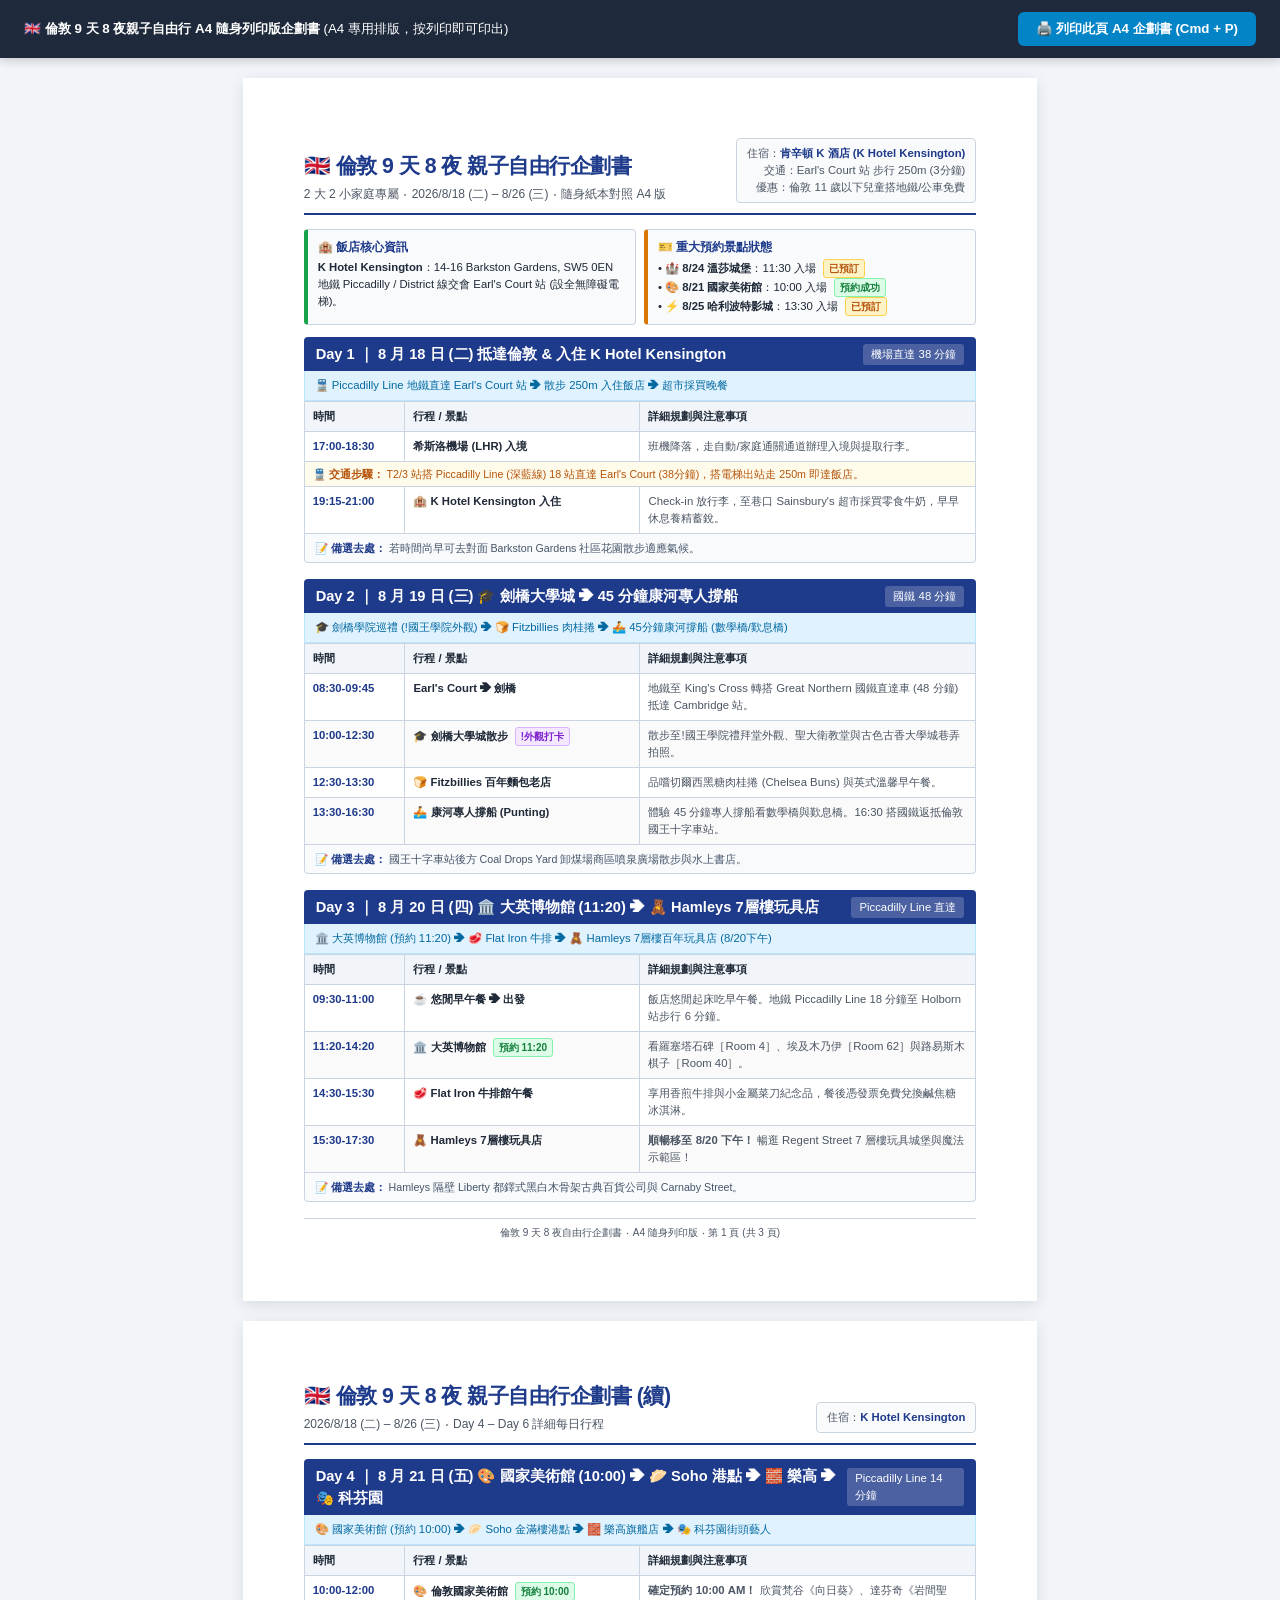
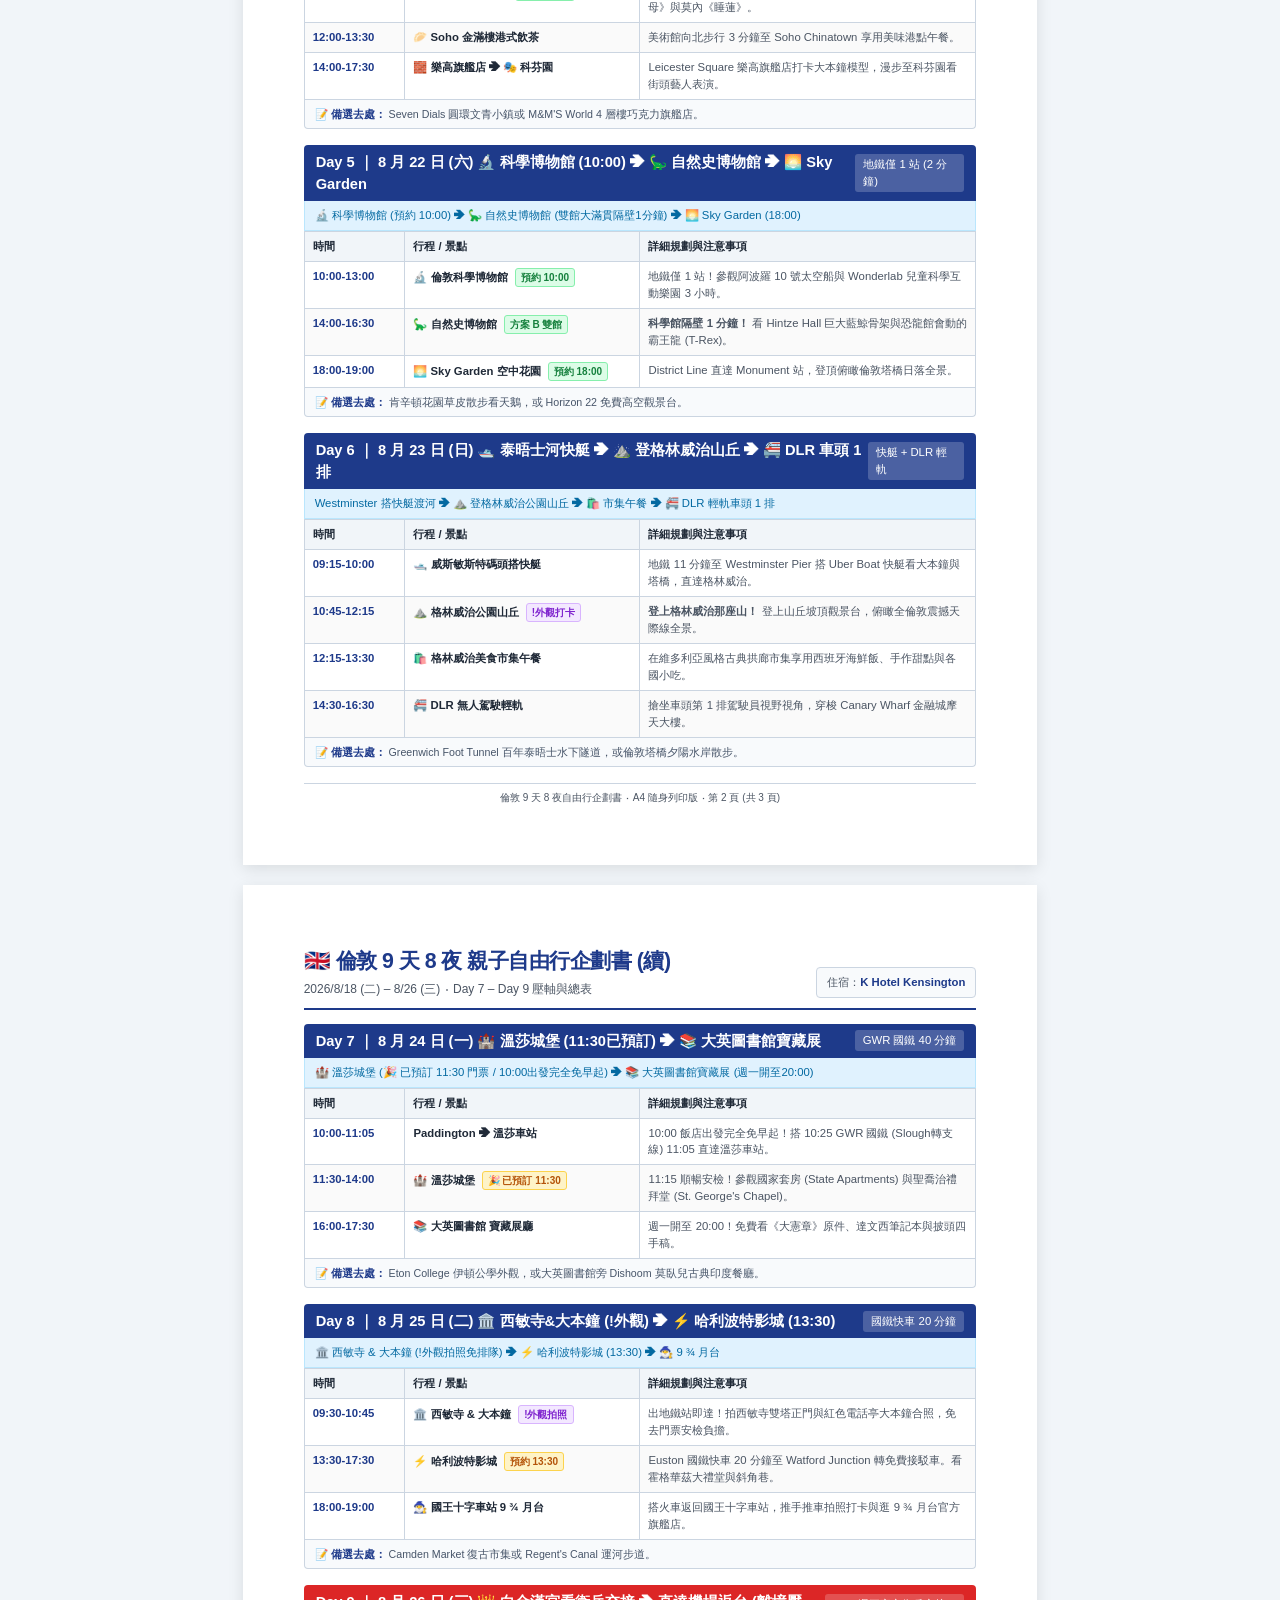
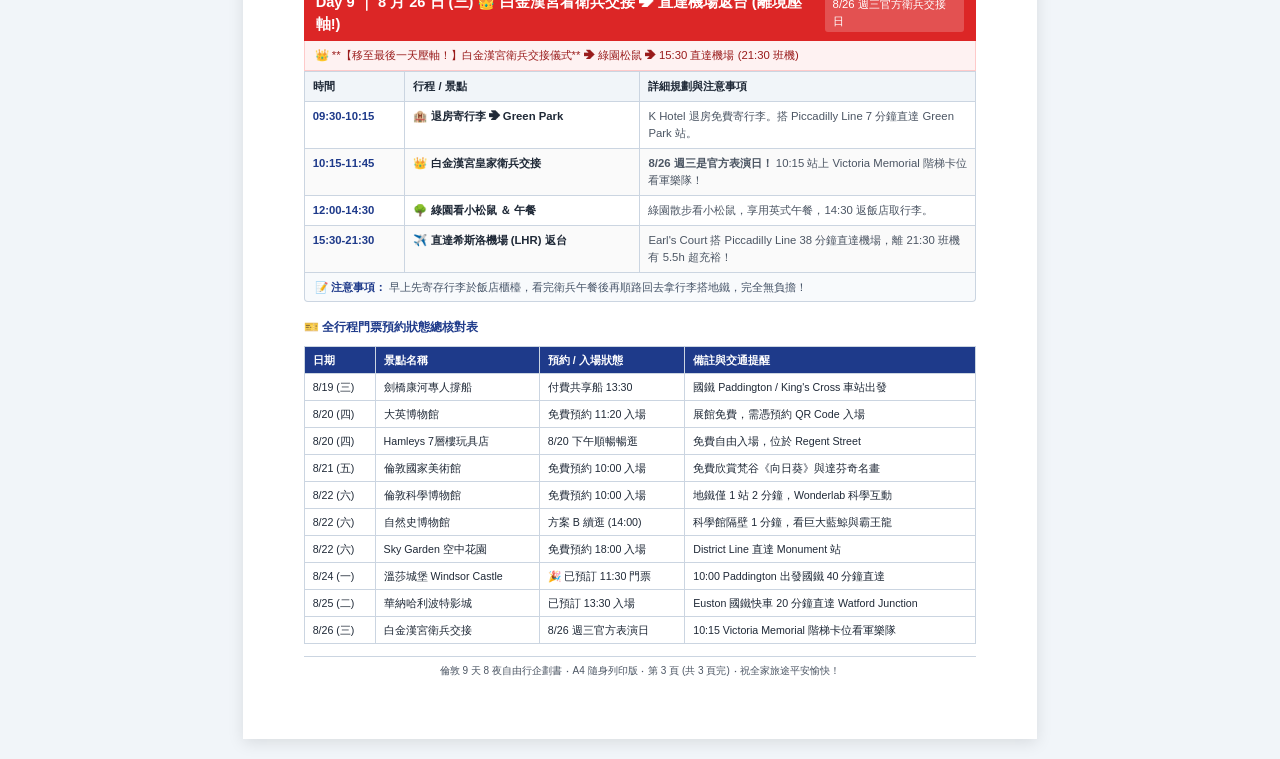
==== a4_printable_itinerary.html @ 74327853 "Deploy London 9-Day Family Itinerary Web App & A4 Printable Document to GitHub Pages" ====
<!DOCTYPE html>
<html lang="zh-TW">
<head>
    <meta charset="UTF-8">
    <meta name="viewport" content="width=device-width, initial-scale=1.0">
    <title>🇬🇧 倫敦 9 天 8 夜親子自由行 A4 超細節隨身列印版企劃書 (2026/8/18-8/26)</title>
    <style>
        /* A4 Page & Print Styles */
        @page {
            size: A4 portrait;
            margin: 12mm 12mm 12mm 12mm;
        }

        :root {
            --primary-color: #1e3a8a;
            --secondary-color: #0284c7;
            --accent-red: #dc2626;
            --accent-green: #16a34a;
            --accent-gold: #d97706;
            --text-dark: #1f2937;
            --text-muted: #4b5563;
            --bg-light: #f8fafc;
            --border-color: #cbd5e1;
        }

        * {
            box-sizing: border-box;
            margin: 0;
            padding: 0;
            font-family: -apple-system, BlinkMacSystemFont, "Segoe UI", Roboto, "Helvetica Neue", Arial, "Noto Sans TC", sans-serif;
            -webkit-print-color-adjust: exact !important;
            print-color-adjust: exact !important;
        }

        body {
            background-color: #f1f5f9;
            color: var(--text-dark);
            line-height: 1.5;
            font-size: 10pt;
        }

        .a4-page {
            width: 210mm;
            min-height: 297mm;
            margin: 20px auto;
            background: white;
            padding: 16mm 16mm 16mm 16mm;
            box-shadow: 0 4px 15px rgba(0,0,0,0.1);
            position: relative;
            page-break-after: always;
        }

        @media print {
            body {
                background: white;
            }
            .a4-page {
                width: 100%;
                margin: 0;
                box-shadow: none;
                padding: 0;
                page-break-after: always;
            }
            .no-print {
                display: none !important;
            }
        }

        /* Print Header Bar */
        .print-control-bar {
            position: sticky;
            top: 0;
            z-index: 999;
            background: #1e293b;
            color: white;
            padding: 12px 24px;
            display: flex;
            align-items: center;
            justify-content: space-between;
            box-shadow: 0 2px 10px rgba(0,0,0,0.2);
        }

        .btn-print {
            background: #0284c7;
            color: white;
            border: none;
            padding: 8px 18px;
            border-radius: 6px;
            font-size: 10pt;
            font-weight: bold;
            cursor: pointer;
            display: inline-flex;
            align-items: center;
            gap: 8px;
        }
        .btn-print:hover { background: #0369a1; }

        /* Document Header */
        .doc-header {
            border-bottom: 2px solid var(--primary-color);
            padding-bottom: 10px;
            margin-bottom: 14px;
            display: flex;
            justify-content: space-between;
            align-items: flex-end;
        }

        .doc-title h1 {
            font-size: 16pt;
            font-weight: 800;
            color: var(--primary-color);
            letter-spacing: -0.5px;
        }

        .doc-title p {
            font-size: 9pt;
            color: var(--text-muted);
            margin-top: 2px;
        }

        .doc-meta-box {
            text-align: right;
            font-size: 8.5pt;
            color: var(--text-muted);
            background: var(--bg-light);
            padding: 6px 10px;
            border-radius: 4px;
            border: 1px solid var(--border-color);
        }

        .doc-meta-box strong { color: var(--primary-color); }

        /* Key Info Box */
        .info-grid {
            display: grid;
            grid-template-columns: 1fr 1fr;
            gap: 8px;
            margin-bottom: 12px;
            font-size: 8.5pt;
        }

        .info-card {
            background: var(--bg-light);
            border: 1px solid var(--border-color);
            border-left: 4px solid var(--secondary-color);
            padding: 8px 10px;
            border-radius: 4px;
        }

        .info-card.gold-border { border-left-color: var(--accent-gold); }
        .info-card.green-border { border-left-color: var(--accent-green); }
        .info-card.red-border { border-left-color: var(--accent-red); }

        .info-card h4 {
            font-size: 9pt;
            color: var(--primary-color);
            margin-bottom: 3px;
        }

        /* Day Section */
        .day-box {
            margin-bottom: 16px;
            page-break-inside: avoid;
        }

        .day-header {
            background: var(--primary-color);
            color: white;
            padding: 6px 12px;
            border-radius: 4px 4px 0 0;
            display: flex;
            justify-content: space-between;
            align-items: center;
        }

        .day-header h3 {
            font-size: 11pt;
            font-weight: bold;
        }

        .day-header span {
            font-size: 8.5pt;
            background: rgba(255,255,255,0.2);
            padding: 2px 8px;
            border-radius: 3px;
        }

        .day-summary-stripe {
            background: #e0f2fe;
            border: 1px solid #bae6fd;
            border-top: none;
            padding: 6px 10px;
            font-size: 8.5pt;
            color: #0369a1;
            font-weight: 500;
        }

        /* Timeline Table */
        .timeline-table {
            width: 100%;
            border-collapse: collapse;
            font-size: 8.5pt;
            border: 1px solid var(--border-color);
            border-top: none;
        }

        .timeline-table th {
            background: #f1f5f9;
            color: var(--text-dark);
            padding: 6px 8px;
            border: 1px solid var(--border-color);
            font-weight: bold;
            text-align: left;
        }

        .timeline-table td {
            padding: 6px 8px;
            border: 1px solid var(--border-color);
            vertical-align: top;
        }

        .timeline-table tr:nth-child(even) {
            background: #fafafa;
        }

        .col-time { width: 15%; font-weight: bold; color: var(--primary-color); white-space: nowrap; }
        .col-spot { width: 35%; font-weight: bold; color: var(--text-dark); }
        .col-detail { width: 50%; color: var(--text-muted); }

        .transit-row {
            background: #fffbeb !important;
            font-size: 8pt;
            color: #b45309;
        }

        .transit-row td {
            padding: 4px 8px;
        }

        .badge-ticket {
            display: inline-block;
            padding: 1px 5px;
            border-radius: 3px;
            font-size: 7.5pt;
            font-weight: bold;
            margin-left: 4px;
        }
        .badge-free { background: #dcfce7; color: #15803d; border: 1px solid #86efac; }
        .badge-booked { background: #fef3c7; color: #b45309; border: 1px solid #fcd34d; }
        .badge-outside { background: #f3e8ff; color: #7e22ce; border: 1px solid #d8b4fe; }

        .day-note {
            background: #f8fafc;
            border: 1px solid var(--border-color);
            border-top: none;
            padding: 6px 10px;
            font-size: 8pt;
            color: #475569;
            border-radius: 0 0 4px 4px;
        }
        .day-note strong { color: var(--primary-color); }

        /* Tables for Summary */
        .summary-table {
            width: 100%;
            border-collapse: collapse;
            font-size: 8pt;
            margin-top: 10px;
        }
        .summary-table th, .summary-table td {
            border: 1px solid var(--border-color);
            padding: 5px 8px;
            text-align: left;
        }
        .summary-table th { background: var(--primary-color); color: white; }

        .footer-note {
            margin-top: 12px;
            text-align: center;
            font-size: 7.5pt;
            color: var(--text-muted);
            border-top: 1px solid var(--border-color);
            padding-top: 6px;
        }
    </style>
</head>
<body>

    <div class="print-control-bar no-print">
        <div>
            <strong>🇬🇧 倫敦 9 天 8 夜親子自由行 A4 隨身列印版企劃書</strong> (A4 專用排版，按列印即可印出)
        </div>
        <button class="btn-print" onclick="window.print()">🖨️ 列印此頁 A4 企劃書 (Cmd + P)</button>
    </div>

    <!-- PAGE 1: OVERVIEW & DAY 1 - DAY 3 -->
    <div class="a4-page">
        <div class="doc-header">
            <div class="doc-title">
                <h1>🇬🇧 倫敦 9 天 8 夜 親子自由行企劃書</h1>
                <p>2 大 2 小家庭專屬 ‧ 2026/8/18 (二) – 8/26 (三) ‧ 隨身紙本對照 A4 版</p>
            </div>
            <div class="doc-meta-box">
                住宿：<strong>肯辛頓 K 酒店 (K Hotel Kensington)</strong><br>
                交通：Earl's Court 站 步行 250m (3分鐘)<br>
                優惠：倫敦 11 歲以下兒童搭地鐵/公車免費
            </div>
        </div>

        <div class="info-grid">
            <div class="info-card green-border">
                <h4>🏨 飯店核心資訊</h4>
                <strong>K Hotel Kensington</strong>：14-16 Barkston Gardens, SW5 0EN<br>
                地鐵 Piccadilly / District 線交會 Earl's Court 站 (設全無障礙電梯)。
            </div>
            <div class="info-card gold-border">
                <h4>🎫 重大預約景點狀態</h4>
                • 🏰 <strong>8/24 溫莎城堡</strong>：11:30 入場 <span class="badge-ticket badge-booked">已預訂</span><br>
                • 🎨 <strong>8/21 國家美術館</strong>：10:00 入場 <span class="badge-ticket badge-free">預約成功</span><br>
                • ⚡ <strong>8/25 哈利波特影城</strong>：13:30 入場 <span class="badge-ticket badge-booked">已預訂</span>
            </div>
        </div>

        <!-- DAY 1 -->
        <div class="day-box">
            <div class="day-header">
                <h3>Day 1 ｜ 8 月 18 日 (二) 抵達倫敦 & 入住 K Hotel Kensington</h3>
                <span>機場直達 38 分鐘</span>
            </div>
            <div class="day-summary-stripe">
                🚆 Piccadilly Line 地鐵直達 Earl's Court 站 ➔ 散步 250m 入住飯店 ➔ 超市採買晚餐
            </div>
            <table class="timeline-table">
                <thead>
                    <tr><th class="col-time">時間</th><th class="col-spot">行程 / 景點</th><th class="col-detail">詳細規劃與注意事項</th></tr>
                </thead>
                <tbody>
                    <tr>
                        <td class="col-time">17:00-18:30</td>
                        <td class="col-spot">希斯洛機場 (LHR) 入境</td>
                        <td class="col-detail">班機降落，走自動/家庭通關通道辦理入境與提取行李。</td>
                    </tr>
                    <tr class="transit-row">
                        <td colspan="3">🚆 <strong>交通步驟：</strong> T2/3 站搭 Piccadilly Line (深藍線) 18 站直達 Earl's Court (38分鐘)，搭電梯出站走 250m 即達飯店。</td>
                    </tr>
                    <tr>
                        <td class="col-time">19:15-21:00</td>
                        <td class="col-spot">🏨 K Hotel Kensington 入住</td>
                        <td class="col-detail">Check-in 放行李，至巷口 Sainsbury's 超市採買零食牛奶，早早休息養精蓄銳。</td>
                    </tr>
                </tbody>
            </table>
            <div class="day-note">
                <strong>📝 備選去處：</strong> 若時間尚早可去對面 Barkston Gardens 社區花園散步適應氣候。
            </div>
        </div>

        <!-- DAY 2 -->
        <div class="day-box">
            <div class="day-header">
                <h3>Day 2 ｜ 8 月 19 日 (三) 🎓 劍橋大學城 ➔ 45 分鐘康河專人撐船</h3>
                <span>國鐵 48 分鐘</span>
            </div>
            <div class="day-summary-stripe">
                🎓 劍橋學院巡禮 (!國王學院外觀) ➔ 🍞 Fitzbillies 肉桂捲 ➔ 🚣 45分鐘康河撐船 (數學橋/歎息橋)
            </div>
            <table class="timeline-table">
                <thead>
                    <tr><th class="col-time">時間</th><th class="col-spot">行程 / 景點</th><th class="col-detail">詳細規劃與注意事項</th></tr>
                </thead>
                <tbody>
                    <tr>
                        <td class="col-time">08:30-09:45</td>
                        <td class="col-spot">Earl's Court ➔ 劍橋</td>
                        <td class="col-detail">地鐵至 King's Cross 轉搭 Great Northern 國鐵直達車 (48 分鐘) 抵達 Cambridge 站。</td>
                    </tr>
                    <tr>
                        <td class="col-time">10:00-12:30</td>
                        <td class="col-spot">🎓 劍橋大學城散步 <span class="badge-ticket badge-outside">!外觀打卡</span></td>
                        <td class="col-detail">散步至!國王學院禮拜堂外觀、聖大衛教堂與古色古香大學城巷弄拍照。</td>
                    </tr>
                    <tr>
                        <td class="col-time">12:30-13:30</td>
                        <td class="col-spot">🍞 Fitzbillies 百年麵包老店</td>
                        <td class="col-detail">品嚐切爾西黑糖肉桂捲 (Chelsea Buns) 與英式溫馨早午餐。</td>
                    </tr>
                    <tr>
                        <td class="col-time">13:30-16:30</td>
                        <td class="col-spot">🚣 康河專人撐船 (Punting)</td>
                        <td class="col-detail">體驗 45 分鐘專人撐船看數學橋與歎息橋。16:30 搭國鐵返抵倫敦國王十字車站。</td>
                    </tr>
                </tbody>
            </table>
            <div class="day-note">
                <strong>📝 備選去處：</strong> 國王十字車站後方 Coal Drops Yard 卸煤場商區噴泉廣場散步與水上書店。
            </div>
        </div>

        <!-- DAY 3 -->
        <div class="day-box">
            <div class="day-header">
                <h3>Day 3 ｜ 8 月 20 日 (四) 🏛️ 大英博物館 (11:20) ➔ 🧸 Hamleys 7層樓玩具店</h3>
                <span>Piccadilly Line 直達</span>
            </div>
            <div class="day-summary-stripe">
                🏛️ 大英博物館 (預約 11:20) ➔ 🥩 Flat Iron 牛排 ➔ 🧸 Hamleys 7層樓百年玩具店 (8/20下午)
            </div>
            <table class="timeline-table">
                <thead>
                    <tr><th class="col-time">時間</th><th class="col-spot">行程 / 景點</th><th class="col-detail">詳細規劃與注意事項</th></tr>
                </thead>
                <tbody>
                    <tr>
                        <td class="col-time">09:30-11:00</td>
                        <td class="col-spot">☕ 悠閒早午餐 ➔ 出發</td>
                        <td class="col-detail">飯店悠閒起床吃早午餐。地鐵 Piccadilly Line 18 分鐘至 Holborn 站步行 6 分鐘。</td>
                    </tr>
                    <tr>
                        <td class="col-time">11:20-14:20</td>
                        <td class="col-spot">🏛️ 大英博物館 <span class="badge-ticket badge-free">預約 11:20</span></td>
                        <td class="col-detail">看羅塞塔石碑［Room 4］、埃及木乃伊［Room 62］與路易斯木棋子［Room 40］。</td>
                    </tr>
                    <tr>
                        <td class="col-time">14:30-15:30</td>
                        <td class="col-spot">🥩 Flat Iron 牛排館午餐</td>
                        <td class="col-detail">享用香煎牛排與小金屬菜刀紀念品，餐後憑發票免費兌換鹹焦糖冰淇淋。</td>
                    </tr>
                    <tr>
                        <td class="col-time">15:30-17:30</td>
                        <td class="col-spot">🧸 Hamleys 7層樓玩具店</td>
                        <td class="col-detail"><strong>順暢移至 8/20 下午！</strong> 暢逛 Regent Street 7 層樓玩具城堡與魔法示範區！</td>
                    </tr>
                </tbody>
            </table>
            <div class="day-note">
                <strong>📝 備選去處：</strong> Hamleys 隔壁 Liberty 都鐸式黑白木骨架古典百貨公司與 Carnaby Street。
            </div>
        </div>

        <div class="footer-note">
            倫敦 9 天 8 夜自由行企劃書 ‧ A4 隨身列印版 ‧ 第 1 頁 (共 3 頁)
        </div>
    </div>

    <!-- PAGE 2: DAY 4 - DAY 6 -->
    <div class="a4-page">
        <div class="doc-header">
            <div class="doc-title">
                <h1>🇬🇧 倫敦 9 天 8 夜 親子自由行企劃書 (續)</h1>
                <p>2026/8/18 (二) – 8/26 (三) ‧ Day 4 – Day 6 詳細每日行程</p>
            </div>
            <div class="doc-meta-box">
                住宿：<strong>K Hotel Kensington</strong>
            </div>
        </div>

        <!-- DAY 4 -->
        <div class="day-box">
            <div class="day-header">
                <h3>Day 4 ｜ 8 月 21 日 (五) 🎨 國家美術館 (10:00) ➔ 🥟 Soho 港點 ➔ 🧱 樂高 ➔ 🎭 科芬園</h3>
                <span>Piccadilly Line 14 分鐘</span>
            </div>
            <div class="day-summary-stripe">
                🎨 國家美術館 (預約 10:00) ➔ 🥟 Soho 金滿樓港點 ➔ 🧱 樂高旗艦店 ➔ 🎭 科芬園街頭藝人
            </div>
            <table class="timeline-table">
                <thead>
                    <tr><th class="col-time">時間</th><th class="col-spot">行程 / 景點</th><th class="col-detail">詳細規劃與注意事項</th></tr>
                </thead>
                <tbody>
                    <tr>
                        <td class="col-time">10:00-12:00</td>
                        <td class="col-spot">🎨 倫敦國家美術館 <span class="badge-ticket badge-free">預約 10:00</span></td>
                        <td class="col-detail"><strong>確定預約 10:00 AM！</strong> 欣賞梵谷《向日葵》、達芬奇《岩間聖母》與莫內《睡蓮》。</td>
                    </tr>
                    <tr>
                        <td class="col-time">12:00-13:30</td>
                        <td class="col-spot">🥟 Soho 金滿樓港式飲茶</td>
                        <td class="col-detail">美術館向北步行 3 分鐘至 Soho Chinatown 享用美味港點午餐。</td>
                    </tr>
                    <tr>
                        <td class="col-time">14:00-17:30</td>
                        <td class="col-spot">🧱 樂高旗艦店 ➔ 🎭 科芬園</td>
                        <td class="col-detail"> Leicester Square 樂高旗艦店打卡大本鐘模型，漫步至科芬園看街頭藝人表演。</td>
                    </tr>
                </tbody>
            </table>
            <div class="day-note">
                <strong>📝 備選去處：</strong> Seven Dials 圓環文青小鎮或 M&M'S World 4 層樓巧克力旗艦店。
            </div>
        </div>

        <!-- DAY 5 -->
        <div class="day-box">
            <div class="day-header">
                <h3>Day 5 ｜ 8 月 22 日 (六) 🔬 科學博物館 (10:00) ➔ 🦕 自然史博物館 ➔ 🌅 Sky Garden</h3>
                <span>地鐵僅 1 站 (2 分鐘)</span>
            </div>
            <div class="day-summary-stripe">
                🔬 科學博物館 (預約 10:00) ➔ 🦕 自然史博物館 (雙館大滿貫隔壁1分鐘) ➔ 🌅 Sky Garden (18:00)
            </div>
            <table class="timeline-table">
                <thead>
                    <tr><th class="col-time">時間</th><th class="col-spot">行程 / 景點</th><th class="col-detail">詳細規劃與注意事項</th></tr>
                </thead>
                <tbody>
                    <tr>
                        <td class="col-time">10:00-13:00</td>
                        <td class="col-spot">🔬 倫敦科學博物館 <span class="badge-ticket badge-free">預約 10:00</span></td>
                        <td class="col-detail">地鐵僅 1 站！參觀阿波羅 10 號太空船與 Wonderlab 兒童科學互動樂園 3 小時。</td>
                    </tr>
                    <tr>
                        <td class="col-time">14:00-16:30</td>
                        <td class="col-spot">🦕 自然史博物館 <span class="badge-ticket badge-free">方案 B 雙館</span></td>
                        <td class="col-detail"><strong>科學館隔壁 1 分鐘！</strong> 看 Hintze Hall 巨大藍鯨骨架與恐龍館會動的霸王龍 (T-Rex)。</td>
                    </tr>
                    <tr>
                        <td class="col-time">18:00-19:00</td>
                        <td class="col-spot">🌅 Sky Garden 空中花園 <span class="badge-ticket badge-free">預約 18:00</span></td>
                        <td class="col-detail">District Line 直達 Monument 站，登頂俯瞰倫敦塔橋日落全景。</td>
                    </tr>
                </tbody>
            </table>
            <div class="day-note">
                <strong>📝 備選去處：</strong> 肯辛頓花園草皮散步看天鵝，或 Horizon 22 免費高空觀景台。
            </div>
        </div>

        <!-- DAY 6 -->
        <div class="day-box">
            <div class="day-header">
                <h3>Day 6 ｜ 8 月 23 日 (日) 🛥️ 泰晤士河快艇 ➔ ⛰️ 登格林威治山丘 ➔ 🚝 DLR 車頭 1 排</h3>
                <span>快艇 + DLR 輕軌</span>
            </div>
            <div class="day-summary-stripe">
                Westminster 搭快艇渡河 ➔ ⛰️ 登格林威治公園山丘 ➔ 🛍️ 市集午餐 ➔ 🚝 DLR 輕軌車頭 1 排
            </div>
            <table class="timeline-table">
                <thead>
                    <tr><th class="col-time">時間</th><th class="col-spot">行程 / 景點</th><th class="col-detail">詳細規劃與注意事項</th></tr>
                </thead>
                <tbody>
                    <tr>
                        <td class="col-time">09:15-10:00</td>
                        <td class="col-spot">🛥️ 威斯敏斯特碼頭搭快艇</td>
                        <td class="col-detail">地鐵 11 分鐘至 Westminster Pier 搭 Uber Boat 快艇看大本鐘與塔橋，直達格林威治。</td>
                    </tr>
                    <tr>
                        <td class="col-time">10:45-12:15</td>
                        <td class="col-spot">⛰️ 格林威治公園山丘 <span class="badge-ticket badge-outside">!外觀打卡</span></td>
                        <td class="col-detail"><strong>登上格林威治那座山！</strong> 登上山丘坡頂觀景台，俯瞰全倫敦震撼天際線全景。</td>
                    </tr>
                    <tr>
                        <td class="col-time">12:15-13:30</td>
                        <td class="col-spot">🛍️ 格林威治美食市集午餐</td>
                        <td class="col-detail">在維多利亞風格古典拱廊市集享用西班牙海鮮飯、手作甜點與各國小吃。</td>
                    </tr>
                    <tr>
                        <td class="col-time">14:30-16:30</td>
                        <td class="col-spot">🚝 DLR 無人駕駛輕軌</td>
                        <td class="col-detail">搶坐車頭第 1 排駕駛員視野視角，穿梭 Canary Wharf 金融城摩天大樓。</td>
                    </tr>
                </tbody>
            </table>
            <div class="day-note">
                <strong>📝 備選去處：</strong> Greenwich Foot Tunnel 百年泰晤士水下隧道，或倫敦塔橋夕陽水岸散步。
            </div>
        </div>

        <div class="footer-note">
            倫敦 9 天 8 夜自由行企劃書 ‧ A4 隨身列印版 ‧ 第 2 頁 (共 3 頁)
        </div>
    </div>

    <!-- PAGE 3: DAY 7 - DAY 9 & TICKETS SUMMARY -->
    <div class="a4-page">
        <div class="doc-header">
            <div class="doc-title">
                <h1>🇬🇧 倫敦 9 天 8 夜 親子自由行企劃書 (續)</h1>
                <p>2026/8/18 (二) – 8/26 (三) ‧ Day 7 – Day 9 壓軸與總表</p>
            </div>
            <div class="doc-meta-box">
                住宿：<strong>K Hotel Kensington</strong>
            </div>
        </div>

        <!-- DAY 7 -->
        <div class="day-box">
            <div class="day-header">
                <h3>Day 7 ｜ 8 月 24 日 (一) 🏰 溫莎城堡 (11:30已預訂) ➔ 📚 大英圖書館寶藏展</h3>
                <span>GWR 國鐵 40 分鐘</span>
            </div>
            <div class="day-summary-stripe">
                🏰 溫莎城堡 (🎉 已預訂 11:30 門票 / 10:00出發完全免早起) ➔ 📚 大英圖書館寶藏展 (週一開至20:00)
            </div>
            <table class="timeline-table">
                <thead>
                    <tr><th class="col-time">時間</th><th class="col-spot">行程 / 景點</th><th class="col-detail">詳細規劃與注意事項</th></tr>
                </thead>
                <tbody>
                    <tr>
                        <td class="col-time">10:00-11:05</td>
                        <td class="col-spot">Paddington ➔ 溫莎車站</td>
                        <td class="col-detail">10:00 飯店出發完全免早起！搭 10:25 GWR 國鐵 (Slough轉支線) 11:05 直達溫莎車站。</td>
                    </tr>
                    <tr>
                        <td class="col-time">11:30-14:00</td>
                        <td class="col-spot">🏰 溫莎城堡 <span class="badge-ticket badge-booked">🎉 已預訂 11:30</span></td>
                        <td class="col-detail">11:15 順暢安檢！參觀國家套房 (State Apartments) 與聖喬治禮拜堂 (St. George's Chapel)。</td>
                    </tr>
                    <tr>
                        <td class="col-time">16:00-17:30</td>
                        <td class="col-spot">📚 大英圖書館 寶藏展廳</td>
                        <td class="col-detail">週一開至 20:00！免費看《大憲章》原件、達文西筆記本與披頭四手稿。</td>
                    </tr>
                </tbody>
            </table>
            <div class="day-note">
                <strong>📝 備選去處：</strong> Eton College 伊頓公學外觀，或大英圖書館旁 Dishoom 莫臥兒古典印度餐廳。
            </div>
        </div>

        <!-- DAY 8 -->
        <div class="day-box">
            <div class="day-header">
                <h3>Day 8 ｜ 8 月 25 日 (二) 🏛️ 西敏寺&大本鐘 (!外觀) ➔ ⚡ 哈利波特影城 (13:30)</h3>
                <span>國鐵快車 20 分鐘</span>
            </div>
            <div class="day-summary-stripe">
                🏛️ 西敏寺 & 大本鐘 (!外觀拍照免排隊) ➔ ⚡ 哈利波特影城 (13:30) ➔ 🧙‍♂️ 9 ¾ 月台
            </div>
            <table class="timeline-table">
                <thead>
                    <tr><th class="col-time">時間</th><th class="col-spot">行程 / 景點</th><th class="col-detail">詳細規劃與注意事項</th></tr>
                </thead>
                <tbody>
                    <tr>
                        <td class="col-time">09:30-10:45</td>
                        <td class="col-spot">🏛️ 西敏寺 & 大本鐘 <span class="badge-ticket badge-outside">!外觀拍照</span></td>
                        <td class="col-detail">出地鐵站即達！拍西敏寺雙塔正門與紅色電話亭大本鐘合照，免去門票安檢負擔。</td>
                    </tr>
                    <tr>
                        <td class="col-time">13:30-17:30</td>
                        <td class="col-spot">⚡ 哈利波特影城 <span class="badge-ticket badge-booked">預約 13:30</span></td>
                        <td class="col-detail">Euston 國鐵快車 20 分鐘至 Watford Junction 轉免費接駁車。看霍格華茲大禮堂與斜角巷。</td>
                    </tr>
                    <tr>
                        <td class="col-time">18:00-19:00</td>
                        <td class="col-spot">🧙‍♂️ 國王十字車站 9 ¾ 月台</td>
                        <td class="col-detail">搭火車返回國王十字車站，推手推車拍照打卡與逛 9 ¾ 月台官方旗艦店。</td>
                    </tr>
                </tbody>
            </table>
            <div class="day-note">
                <strong>📝 備選去處：</strong> Camden Market 復古市集或 Regent's Canal 運河步道。
            </div>
        </div>

        <!-- DAY 9 -->
        <div class="day-box">
            <div class="day-header" style="background: var(--accent-red);">
                <h3>Day 9 ｜ 8 月 26 日 (三) 👑 白金漢宮看衛兵交接 ➔ 直達機場返台 (離境壓軸!)</h3>
                <span>8/26 週三官方衛兵交接日</span>
            </div>
            <div class="day-summary-stripe" style="background: #fef2f2; border-color: #fecaca; color: #991b1b;">
                👑 **【移至最後一天壓軸！】白金漢宮衛兵交接儀式** ➔ 綠園松鼠 ➔ 15:30 直達機場 (21:30 班機)
            </div>
            <table class="timeline-table">
                <thead>
                    <tr><th class="col-time">時間</th><th class="col-spot">行程 / 景點</th><th class="col-detail">詳細規劃與注意事項</th></tr>
                </thead>
                <tbody>
                    <tr>
                        <td class="col-time">09:30-10:15</td>
                        <td class="col-spot">🏨 退房寄行李 ➔ Green Park</td>
                        <td class="col-detail">K Hotel 退房免費寄行李。搭 Piccadilly Line 7 分鐘直達 Green Park 站。</td>
                    </tr>
                    <tr>
                        <td class="col-time">10:15-11:45</td>
                        <td class="col-spot">👑 白金漢宮皇家衛兵交接</td>
                        <td class="col-detail"><strong>8/26 週三是官方表演日！</strong> 10:15 站上 Victoria Memorial 階梯卡位看軍樂隊！</td>
                    </tr>
                    <tr>
                        <td class="col-time">12:00-14:30</td>
                        <td class="col-spot">🌳 綠園看小松鼠 ＆ 午餐</td>
                        <td class="col-detail">綠園散步看小松鼠，享用英式午餐，14:30 返飯店取行李。</td>
                    </tr>
                    <tr>
                        <td class="col-time">15:30-21:30</td>
                        <td class="col-spot">✈️ 直達希斯洛機場 (LHR) 返台</td>
                        <td class="col-detail">Earl's Court 搭 Piccadilly Line 38 分鐘直達機場，離 21:30 班機有 5.5h 超充裕！</td>
                    </tr>
                </tbody>
            </table>
            <div class="day-note">
                <strong>📝 注意事項：</strong> 早上先寄存行李於飯店櫃檯，看完衛兵午餐後再順路回去拿行李搭地鐵，完全無負擔！
            </div>
        </div>

        <!-- TICKETS SUMMARY TABLE -->
        <h4 style="font-size: 9pt; color: var(--primary-color); margin-top: 10px; margin-bottom: 4px;">🎫 全行程門票預約狀態總核對表</h4>
        <table class="summary-table">
            <thead>
                <tr><th>日期</th><th>景點名稱</th><th>預約 / 入場狀態</th><th>備註與交通提醒</th></tr>
            </thead>
            <tbody>
                <tr><td>8/19 (三)</td><td>劍橋康河專人撐船</td><td>付費共享船 13:30</td><td>國鐵 Paddington / King's Cross 車站出發</td></tr>
                <tr><td>8/20 (四)</td><td>大英博物館</td><td>免費預約 11:20 入場</td><td>展館免費，需憑預約 QR Code 入場</td></tr>
                <tr><td>8/20 (四)</td><td>Hamleys 7層樓玩具店</td><td>8/20 下午順暢暢逛</td><td>免費自由入場，位於 Regent Street</td></tr>
                <tr><td>8/21 (五)</td><td>倫敦國家美術館</td><td>免費預約 10:00 入場</td><td>免費欣賞梵谷《向日葵》與達芬奇名畫</td></tr>
                <tr><td>8/22 (六)</td><td>倫敦科學博物館</td><td>免費預約 10:00 入場</td><td>地鐵僅 1 站 2 分鐘，Wonderlab 科學互動</td></tr>
                <tr><td>8/22 (六)</td><td>自然史博物館</td><td>方案 B 續逛 (14:00)</td><td>科學館隔壁 1 分鐘，看巨大藍鯨與霸王龍</td></tr>
                <tr><td>8/22 (六)</td><td>Sky Garden 空中花園</td><td>免費預約 18:00 入場</td><td>District Line 直達 Monument 站</td></tr>
                <tr><td>8/24 (一)</td><td>溫莎城堡 Windsor Castle</td><td>🎉 已預訂 11:30 門票</td><td>10:00 Paddington 出發國鐵 40 分鐘直達</td></tr>
                <tr><td>8/25 (二)</td><td>華納哈利波特影城</td><td>已預訂 13:30 入場</td><td>Euston 國鐵快車 20 分鐘直達 Watford Junction</td></tr>
                <tr><td>8/26 (三)</td><td>白金漢宮衛兵交接</td><td>8/26 週三官方表演日</td><td>10:15 Victoria Memorial 階梯卡位看軍樂隊</td></tr>
            </tbody>
        </table>

        <div class="footer-note">
            倫敦 9 天 8 夜自由行企劃書 ‧ A4 隨身列印版 ‧ 第 3 頁 (共 3 頁完) ‧ 祝全家旅途平安愉快！
        </div>
    </div>

</body>
</html>
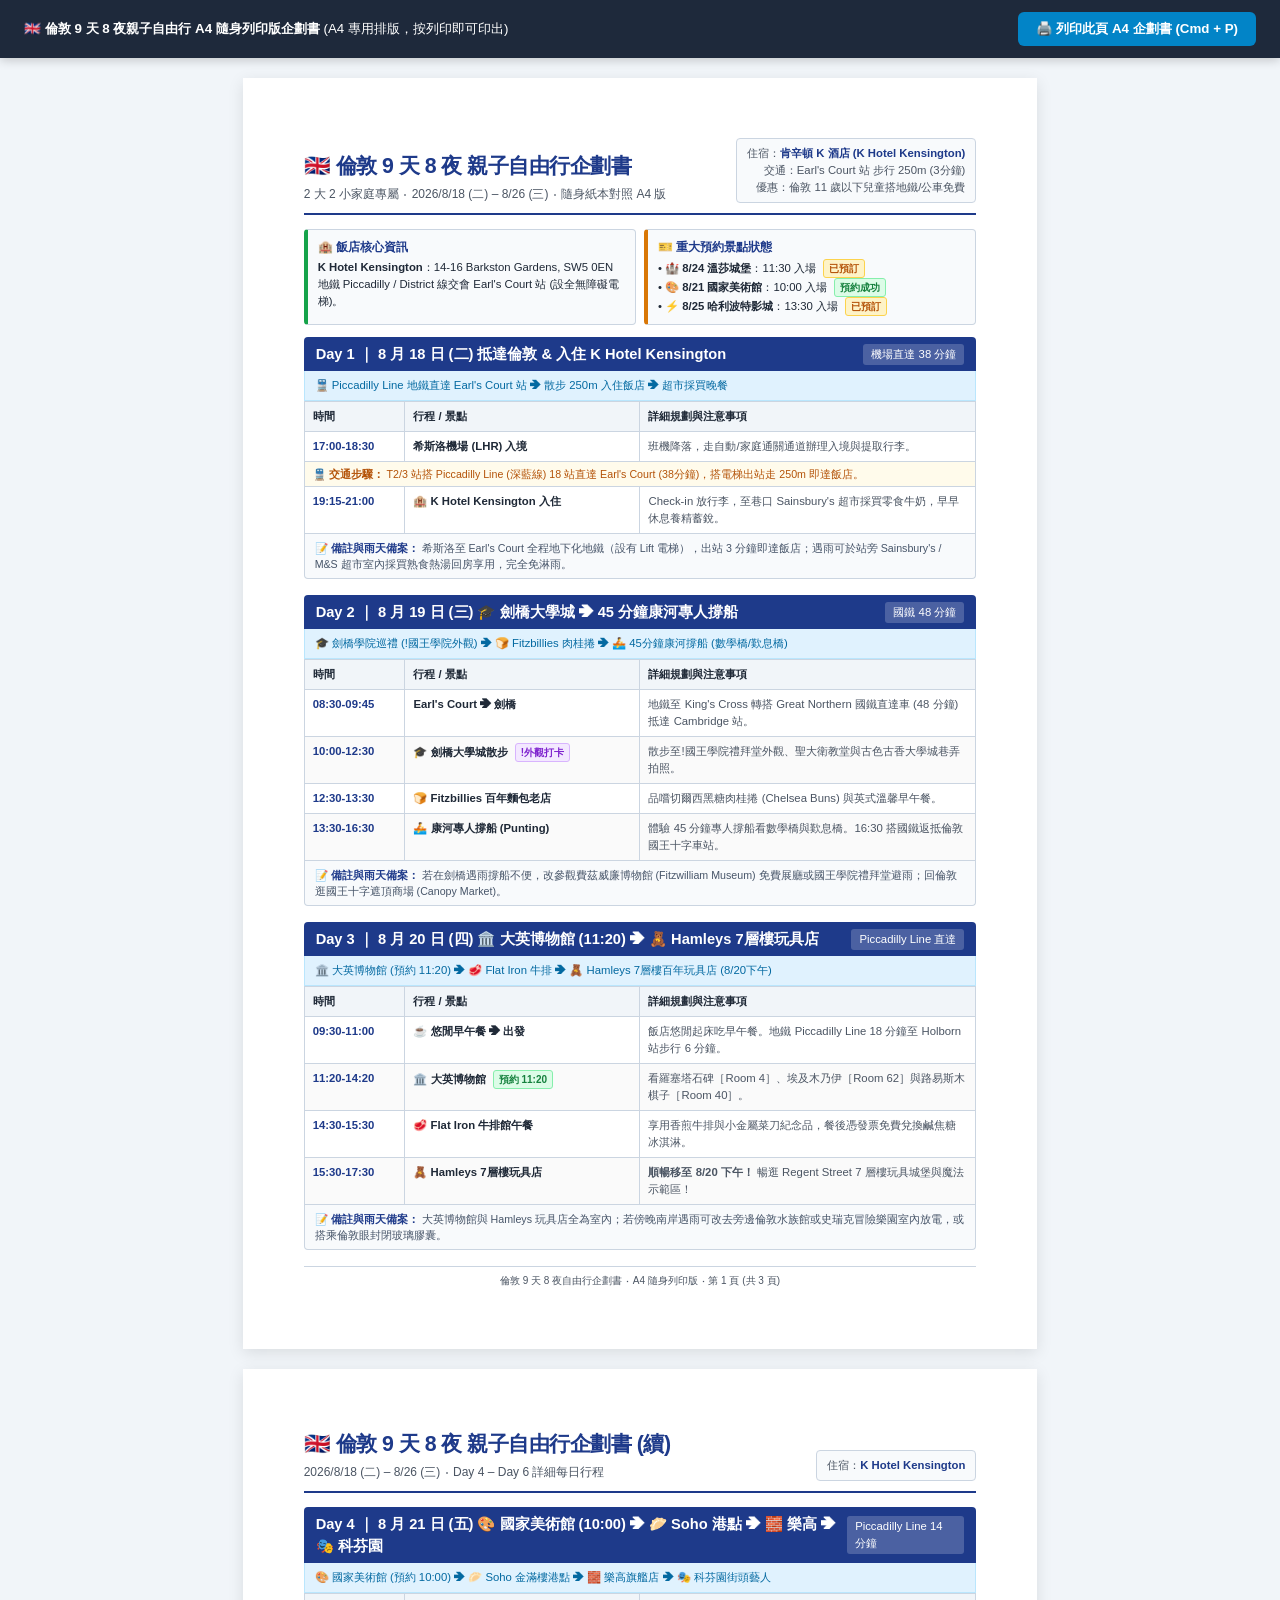
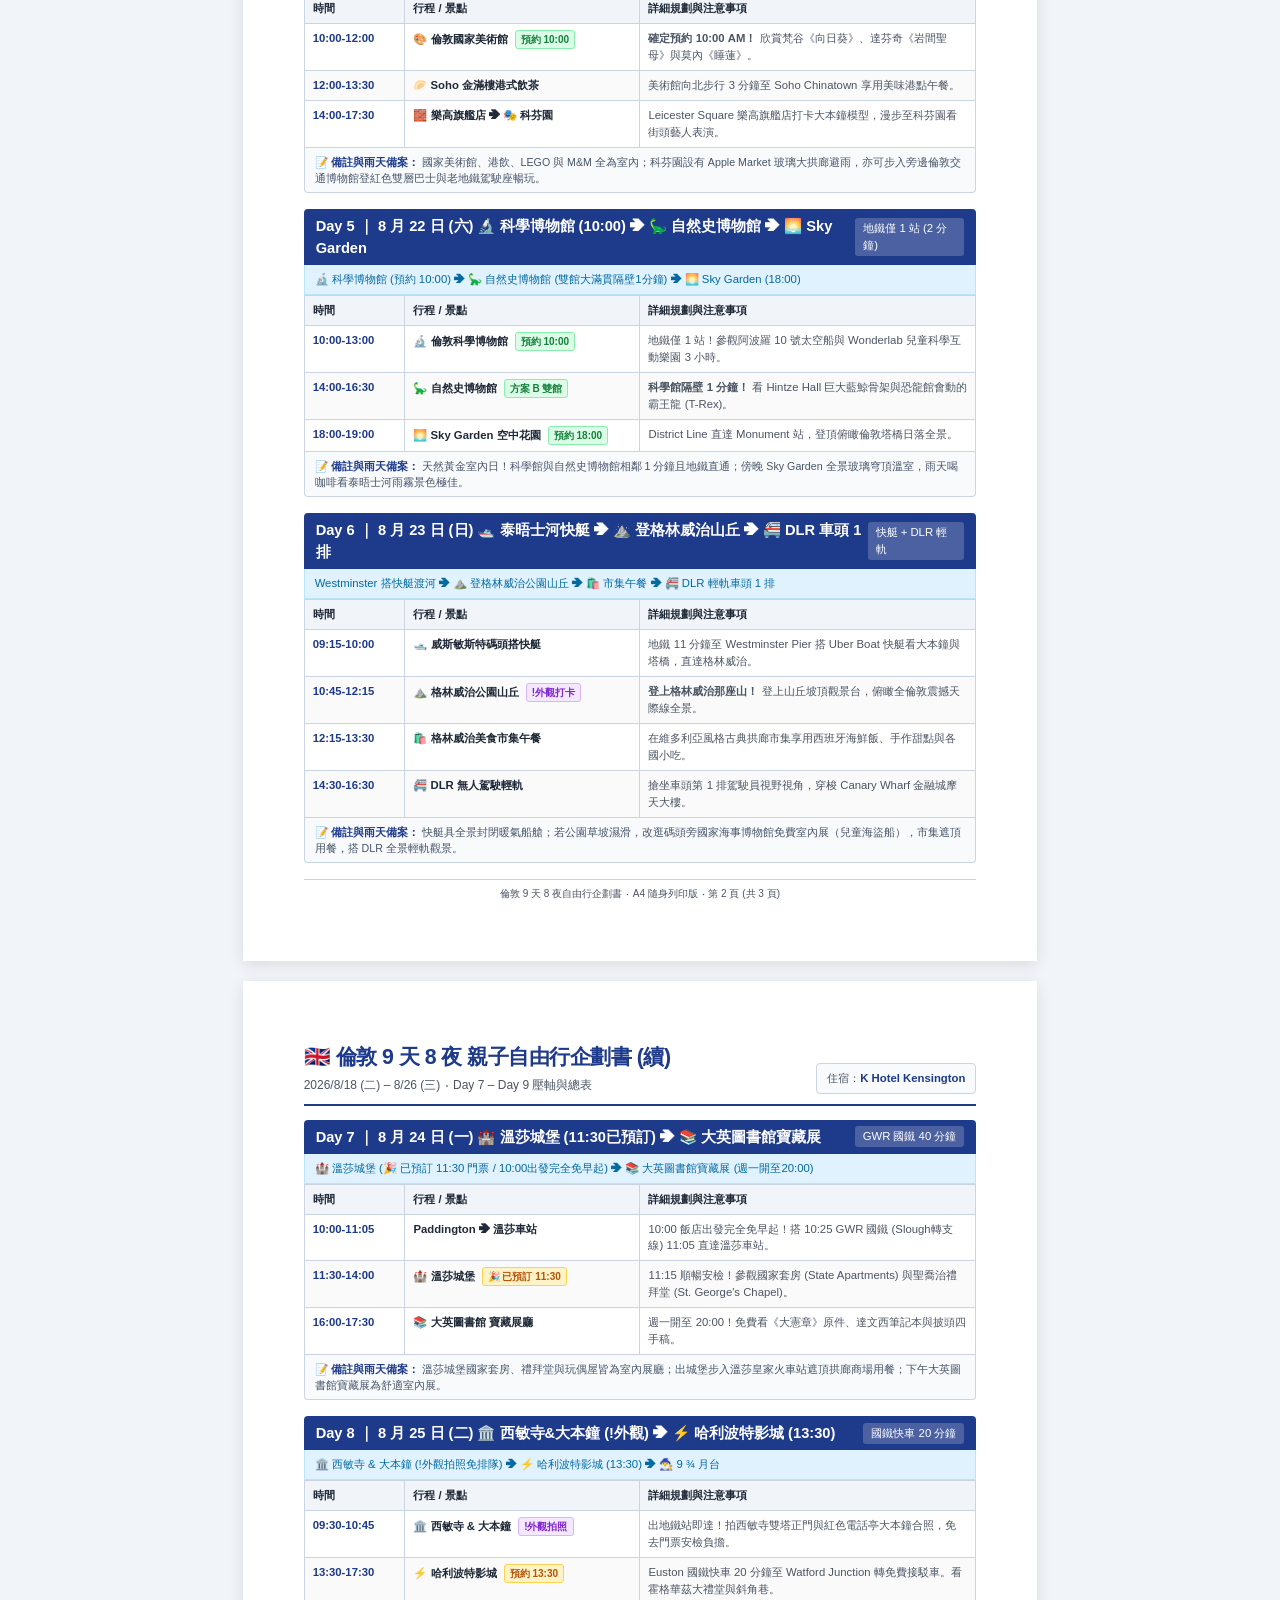
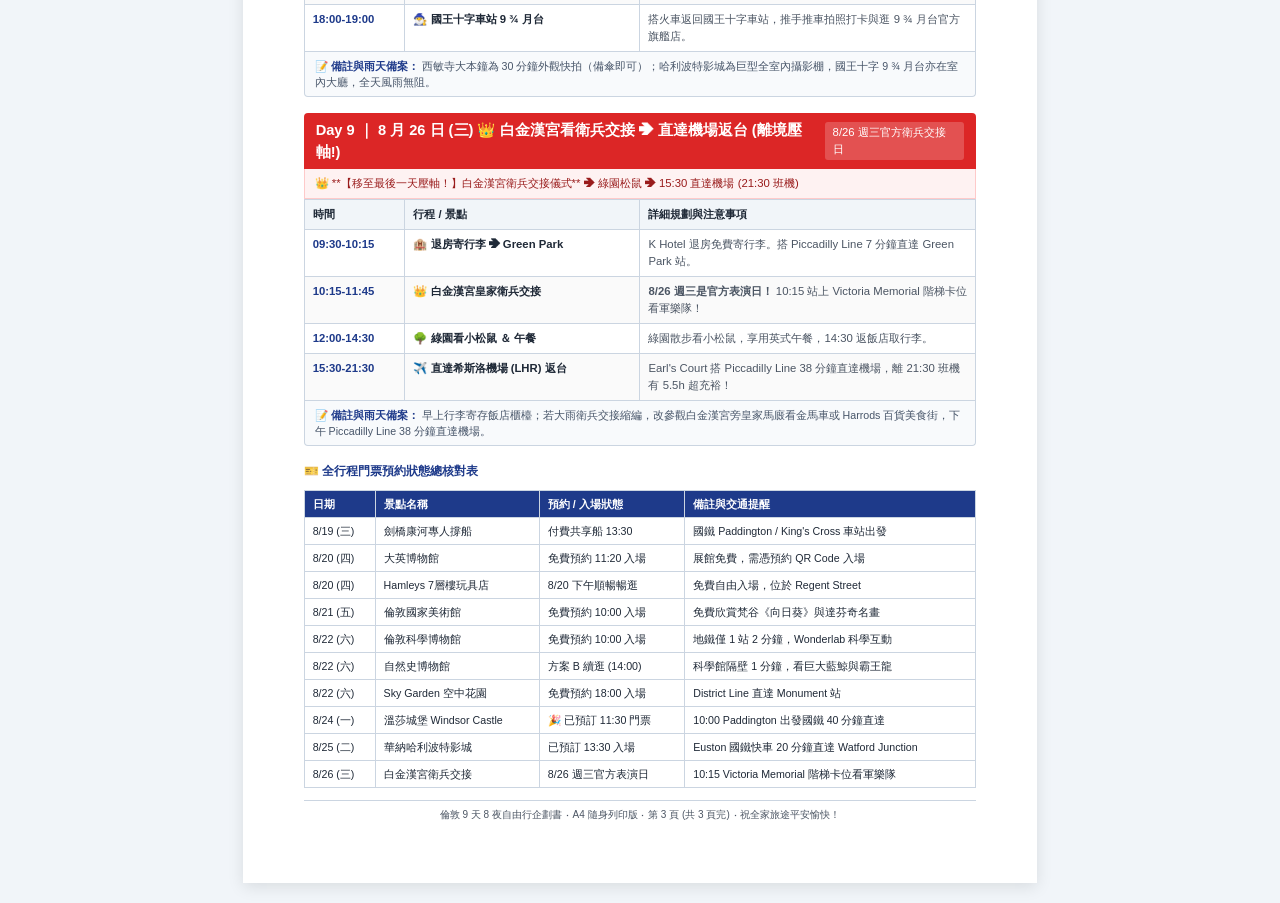
==== commit 43113a90: "feat: add daily rainy day backup plans to remark boxes, full manuscript, master dossier, and A4 prin" ====
--- a/a4_printable_itinerary.html
+++ b/a4_printable_itinerary.html
@@ -351,7 +351,7 @@
                 </tbody>
             </table>
             <div class="day-note">
-                <strong>📝 備選去處：</strong> 若時間尚早可去對面 Barkston Gardens 社區花園散步適應氣候。
+                <strong>📝 備註與雨天備案：</strong> 希斯洛至 Earl's Court 全程地下化地鐵（設有 Lift 電梯），出站 3 分鐘即達飯店；遇雨可於站旁 Sainsbury's / M&S 超市室內採買熟食熱湯回房享用，完全免淋雨。
             </div>
         </div>
 
@@ -392,7 +392,7 @@
                 </tbody>
             </table>
             <div class="day-note">
-                <strong>📝 備選去處：</strong> 國王十字車站後方 Coal Drops Yard 卸煤場商區噴泉廣場散步與水上書店。
+                <strong>📝 備註與雨天備案：</strong> 若在劍橋遇雨撐船不便，改參觀費茲威廉博物館 (Fitzwilliam Museum) 免費展廳或國王學院禮拜堂避雨；回倫敦逛國王十字遮頂商場 (Canopy Market)。
             </div>
         </div>
 
@@ -433,7 +433,7 @@
                 </tbody>
             </table>
             <div class="day-note">
-                <strong>📝 備選去處：</strong> Hamleys 隔壁 Liberty 都鐸式黑白木骨架古典百貨公司與 Carnaby Street。
+                <strong>📝 備註與雨天備案：</strong> 大英博物館與 Hamleys 玩具店全為室內；若傍晚南岸遇雨可改去旁邊倫敦水族館或史瑞克冒險樂園室內放電，或搭乘倫敦眼封閉玻璃膠囊。
             </div>
         </div>
 
@@ -486,7 +486,7 @@
                 </tbody>
             </table>
             <div class="day-note">
-                <strong>📝 備選去處：</strong> Seven Dials 圓環文青小鎮或 M&M'S World 4 層樓巧克力旗艦店。
+                <strong>📝 備註與雨天備案：</strong> 國家美術館、港飲、LEGO 與 M&M 全為室內；科芬園設有 Apple Market 玻璃大拱廊避雨，亦可步入旁邊倫敦交通博物館登紅色雙層巴士與老地鐵駕駛座暢玩。
             </div>
         </div>
 
@@ -522,7 +522,7 @@
                 </tbody>
             </table>
             <div class="day-note">
-                <strong>📝 備選去處：</strong> 肯辛頓花園草皮散步看天鵝，或 Horizon 22 免費高空觀景台。
+                <strong>📝 備註與雨天備案：</strong> 天然黃金室內日！科學館與自然史博物館相鄰 1 分鐘且地鐵直通；傍晚 Sky Garden 全景玻璃穹頂溫室，雨天喝咖啡看泰晤士河雨霧景色極佳。
             </div>
         </div>
 
@@ -563,7 +563,7 @@
                 </tbody>
             </table>
             <div class="day-note">
-                <strong>📝 備選去處：</strong> Greenwich Foot Tunnel 百年泰晤士水下隧道，或倫敦塔橋夕陽水岸散步。
+                <strong>📝 備註與雨天備案：</strong> 快艇具全景封閉暖氣船艙；若公園草坡濕滑，改逛碼頭旁國家海事博物館免費室內展（兒童海盜船），市集遮頂用餐，搭 DLR 全景輕軌觀景。
             </div>
         </div>
 
@@ -616,7 +616,7 @@
                 </tbody>
             </table>
             <div class="day-note">
-                <strong>📝 備選去處：</strong> Eton College 伊頓公學外觀，或大英圖書館旁 Dishoom 莫臥兒古典印度餐廳。
+                <strong>📝 備註與雨天備案：</strong> 溫莎城堡國家套房、禮拜堂與玩偶屋皆為室內展廳；出城堡步入溫莎皇家火車站遮頂拱廊商場用餐；下午大英圖書館寶藏展為舒適室內展。
             </div>
         </div>
 
@@ -652,7 +652,7 @@
                 </tbody>
             </table>
             <div class="day-note">
-                <strong>📝 備選去處：</strong> Camden Market 復古市集或 Regent's Canal 運河步道。
+                <strong>📝 備註與雨天備案：</strong> 西敏寺大本鐘為 30 分鐘外觀快拍（備傘即可）；哈利波特影城為巨型全室內攝影棚，國王十字 9 ¾ 月台亦在室內大廳，全天風雨無阻。
             </div>
         </div>
 
@@ -693,7 +693,7 @@
                 </tbody>
             </table>
             <div class="day-note">
-                <strong>📝 注意事項：</strong> 早上先寄存行李於飯店櫃檯，看完衛兵午餐後再順路回去拿行李搭地鐵，完全無負擔！
+                <strong>📝 備註與雨天備案：</strong> 早上行李寄存飯店櫃檯；若大雨衛兵交接縮編，改參觀白金漢宮旁皇家馬廄看金馬車或 Harrods 百貨美食街，下午 Piccadilly Line 38 分鐘直達機場。
             </div>
         </div>
 
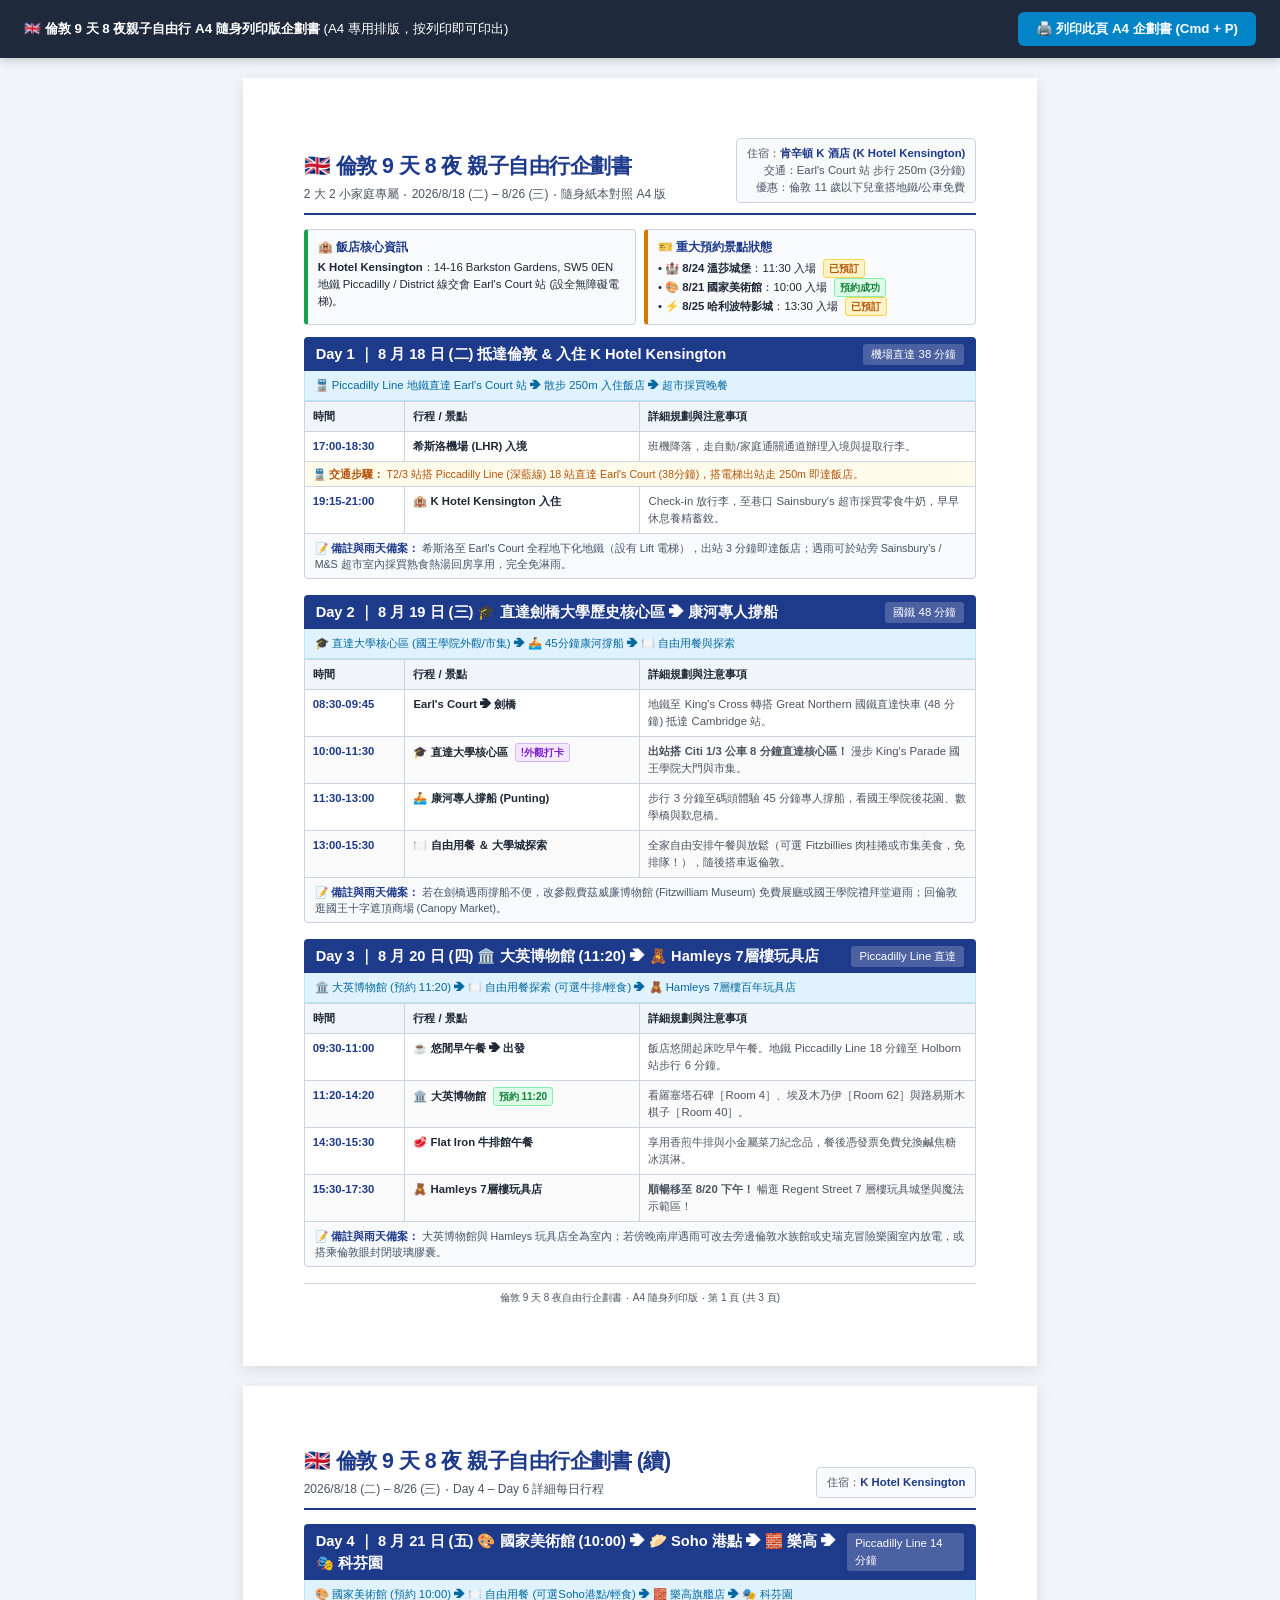
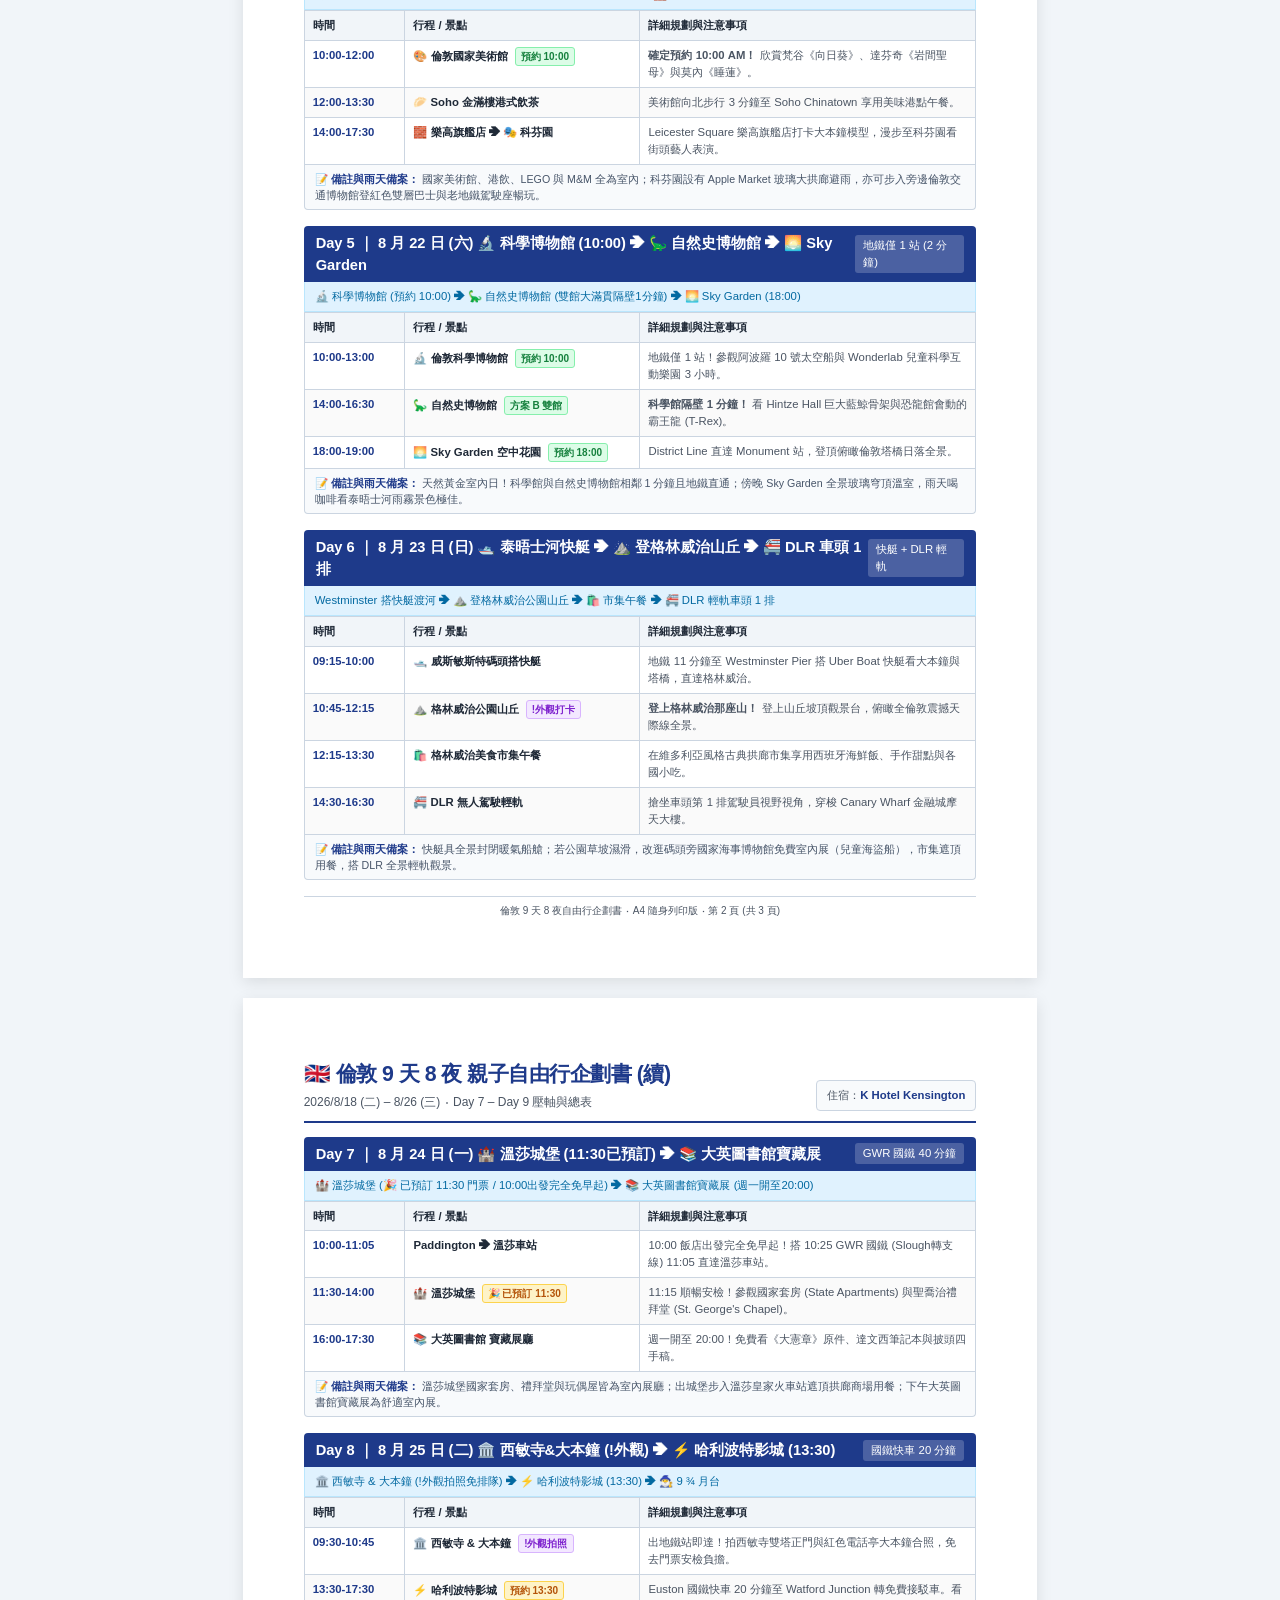
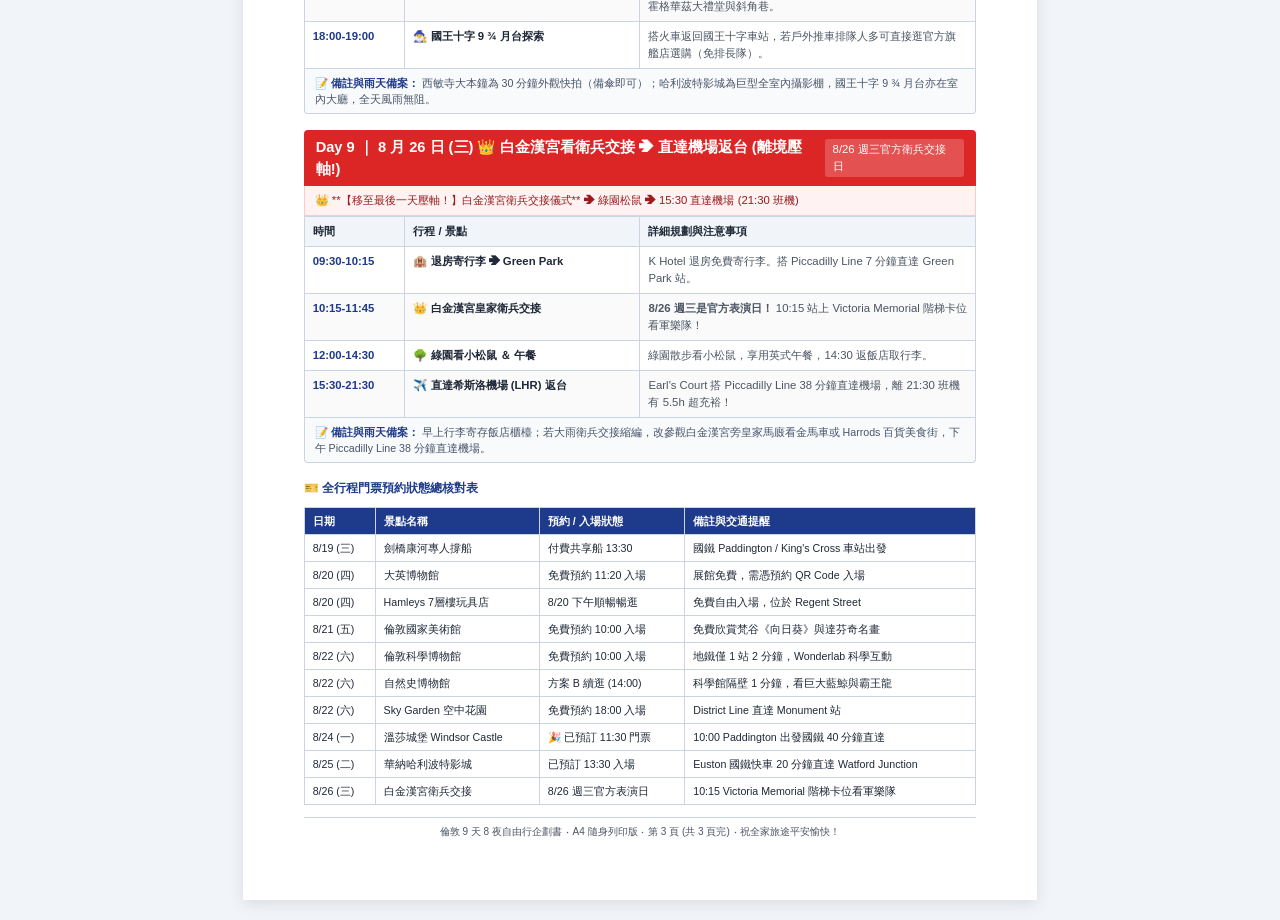
==== commit 34a15bc1: "feat: adjust cambridge direct-to-core route, remove dining queues, and add flex-attractions free-tim" ====
--- a/a4_printable_itinerary.html
+++ b/a4_printable_itinerary.html
@@ -358,11 +358,11 @@
         <!-- DAY 2 -->
         <div class="day-box">
             <div class="day-header">
-                <h3>Day 2 ｜ 8 月 19 日 (三) 🎓 劍橋大學城 ➔ 45 分鐘康河專人撐船</h3>
+                <h3>Day 2 ｜ 8 月 19 日 (三) 🎓 直達劍橋大學歷史核心區 ➔ 康河專人撐船</h3>
                 <span>國鐵 48 分鐘</span>
             </div>
             <div class="day-summary-stripe">
-                🎓 劍橋學院巡禮 (!國王學院外觀) ➔ 🍞 Fitzbillies 肉桂捲 ➔ 🚣 45分鐘康河撐船 (數學橋/歎息橋)
+                🎓 直達大學核心區 (國王學院外觀/市集) ➔ 🚣 45分鐘康河撐船 ➔ 🍽️ 自由用餐與探索
             </div>
             <table class="timeline-table">
                 <thead>
@@ -372,22 +372,22 @@
                     <tr>
                         <td class="col-time">08:30-09:45</td>
                         <td class="col-spot">Earl's Court ➔ 劍橋</td>
-                        <td class="col-detail">地鐵至 King's Cross 轉搭 Great Northern 國鐵直達車 (48 分鐘) 抵達 Cambridge 站。</td>
-                    </tr>
-                    <tr>
-                        <td class="col-time">10:00-12:30</td>
-                        <td class="col-spot">🎓 劍橋大學城散步 <span class="badge-ticket badge-outside">!外觀打卡</span></td>
-                        <td class="col-detail">散步至!國王學院禮拜堂外觀、聖大衛教堂與古色古香大學城巷弄拍照。</td>
-                    </tr>
-                    <tr>
-                        <td class="col-time">12:30-13:30</td>
-                        <td class="col-spot">🍞 Fitzbillies 百年麵包老店</td>
-                        <td class="col-detail">品嚐切爾西黑糖肉桂捲 (Chelsea Buns) 與英式溫馨早午餐。</td>
-                    </tr>
-                    <tr>
-                        <td class="col-time">13:30-16:30</td>
+                        <td class="col-detail">地鐵至 King's Cross 轉搭 Great Northern 國鐵直達快車 (48 分鐘) 抵達 Cambridge 站。</td>
+                    </tr>
+                    <tr>
+                        <td class="col-time">10:00-11:30</td>
+                        <td class="col-spot">🎓 直達大學核心區 <span class="badge-ticket badge-outside">!外觀打卡</span></td>
+                        <td class="col-detail"><strong>出站搭 Citi 1/3 公車 8 分鐘直達核心區！</strong> 漫步 King's Parade 國王學院大門與市集。</td>
+                    </tr>
+                    <tr>
+                        <td class="col-time">11:30-13:00</td>
                         <td class="col-spot">🚣 康河專人撐船 (Punting)</td>
-                        <td class="col-detail">體驗 45 分鐘專人撐船看數學橋與歎息橋。16:30 搭國鐵返抵倫敦國王十字車站。</td>
+                        <td class="col-detail">步行 3 分鐘至碼頭體驗 45 分鐘專人撐船，看國王學院後花園、數學橋與歎息橋。</td>
+                    </tr>
+                    <tr>
+                        <td class="col-time">13:00-15:30</td>
+                        <td class="col-spot">🍽️ 自由用餐 ＆ 大學城探索</td>
+                        <td class="col-detail">全家自由安排午餐與放鬆（可選 Fitzbillies 肉桂捲或市集美食，免排隊！），隨後搭車返倫敦。</td>
                     </tr>
                 </tbody>
             </table>
@@ -403,7 +403,7 @@
                 <span>Piccadilly Line 直達</span>
             </div>
             <div class="day-summary-stripe">
-                🏛️ 大英博物館 (預約 11:20) ➔ 🥩 Flat Iron 牛排 ➔ 🧸 Hamleys 7層樓百年玩具店 (8/20下午)
+                🏛️ 大英博物館 (預約 11:20) ➔ 🍽️ 自由用餐探索 (可選牛排/輕食) ➔ 🧸 Hamleys 7層樓百年玩具店
             </div>
             <table class="timeline-table">
                 <thead>
@@ -461,7 +461,7 @@
                 <span>Piccadilly Line 14 分鐘</span>
             </div>
             <div class="day-summary-stripe">
-                🎨 國家美術館 (預約 10:00) ➔ 🥟 Soho 金滿樓港點 ➔ 🧱 樂高旗艦店 ➔ 🎭 科芬園街頭藝人
+                🎨 國家美術館 (預約 10:00) ➔ 🍽️ 自由用餐 (可選Soho港點/輕食) ➔ 🧱 樂高旗艦店 ➔ 🎭 科芬園
             </div>
             <table class="timeline-table">
                 <thead>
@@ -646,8 +646,8 @@
                     </tr>
                     <tr>
                         <td class="col-time">18:00-19:00</td>
-                        <td class="col-spot">🧙‍♂️ 國王十字車站 9 ¾ 月台</td>
-                        <td class="col-detail">搭火車返回國王十字車站，推手推車拍照打卡與逛 9 ¾ 月台官方旗艦店。</td>
+                        <td class="col-spot">🧙‍♂️ 國王十字 9 ¾ 月台探索</td>
+                        <td class="col-detail">搭火車返回國王十字車站，若戶外推車排隊人多可直接逛官方旗艦店選購（免排長隊）。</td>
                     </tr>
                 </tbody>
             </table>
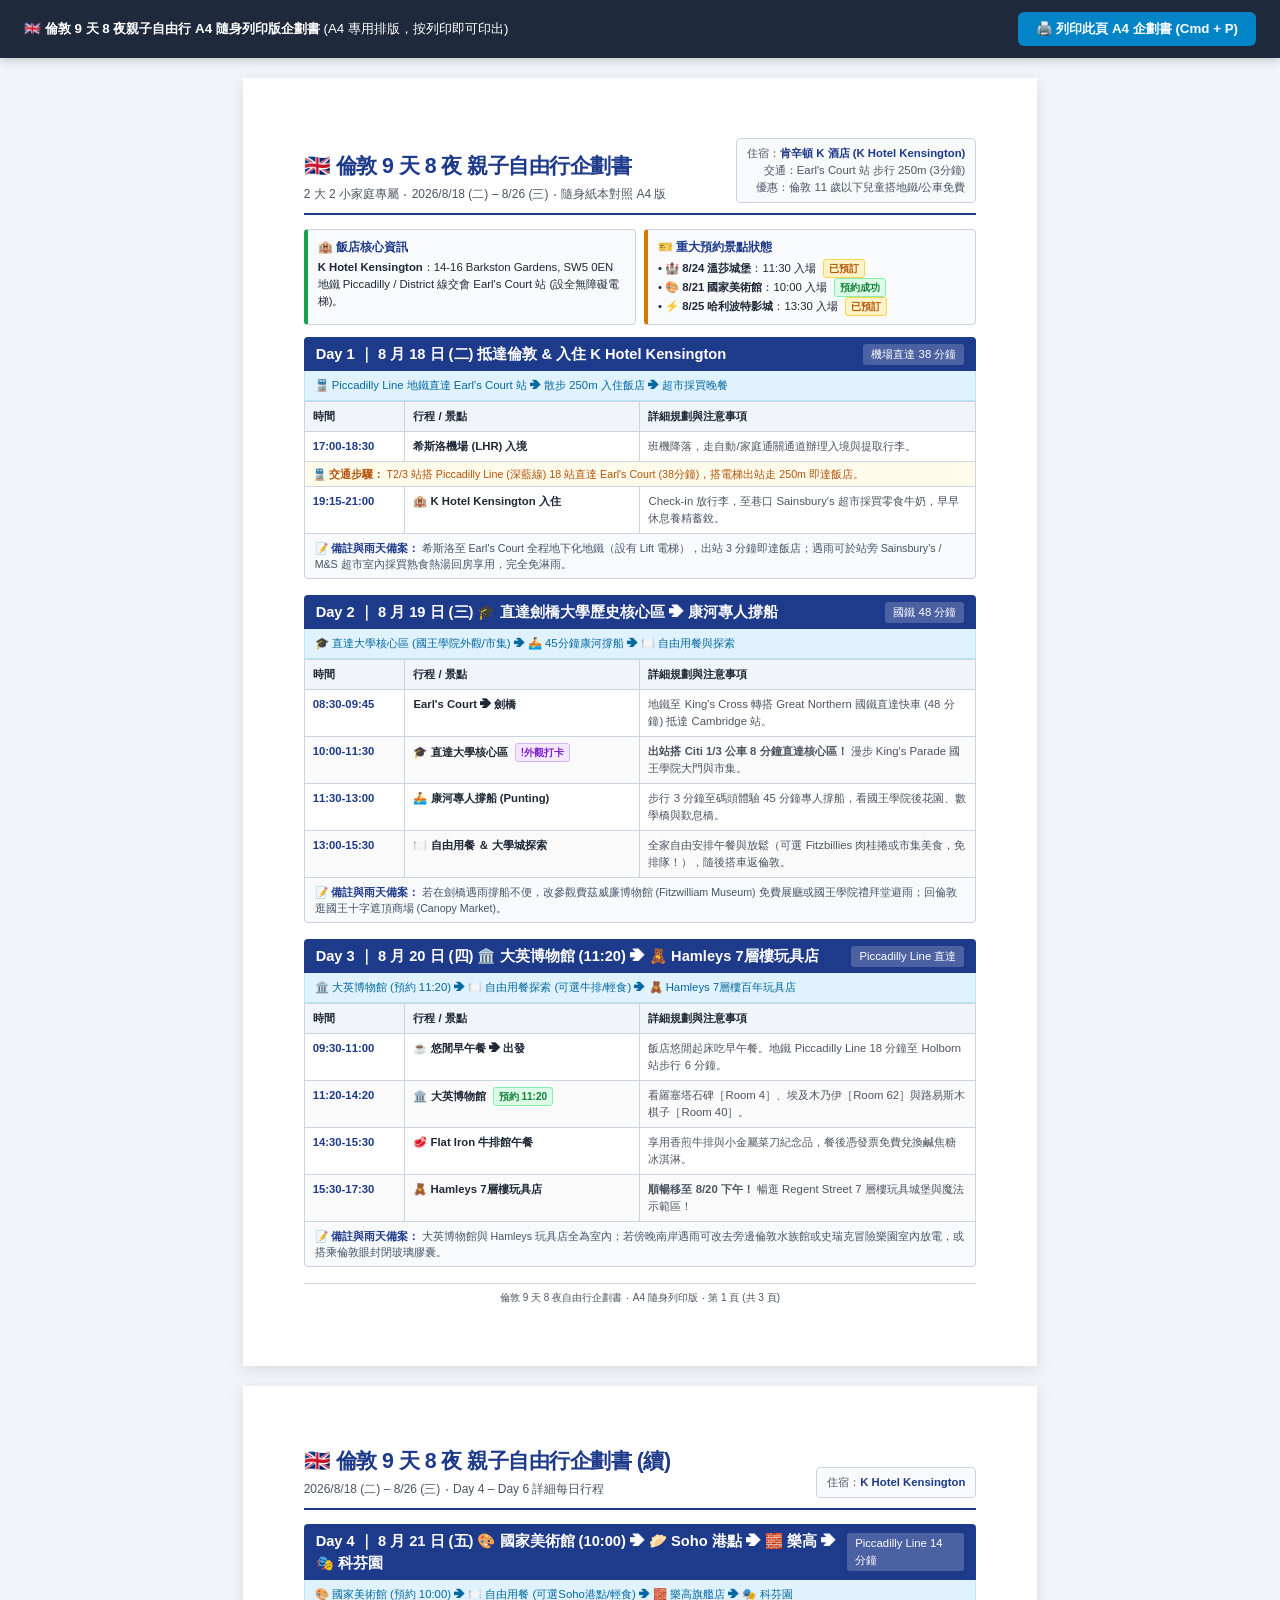
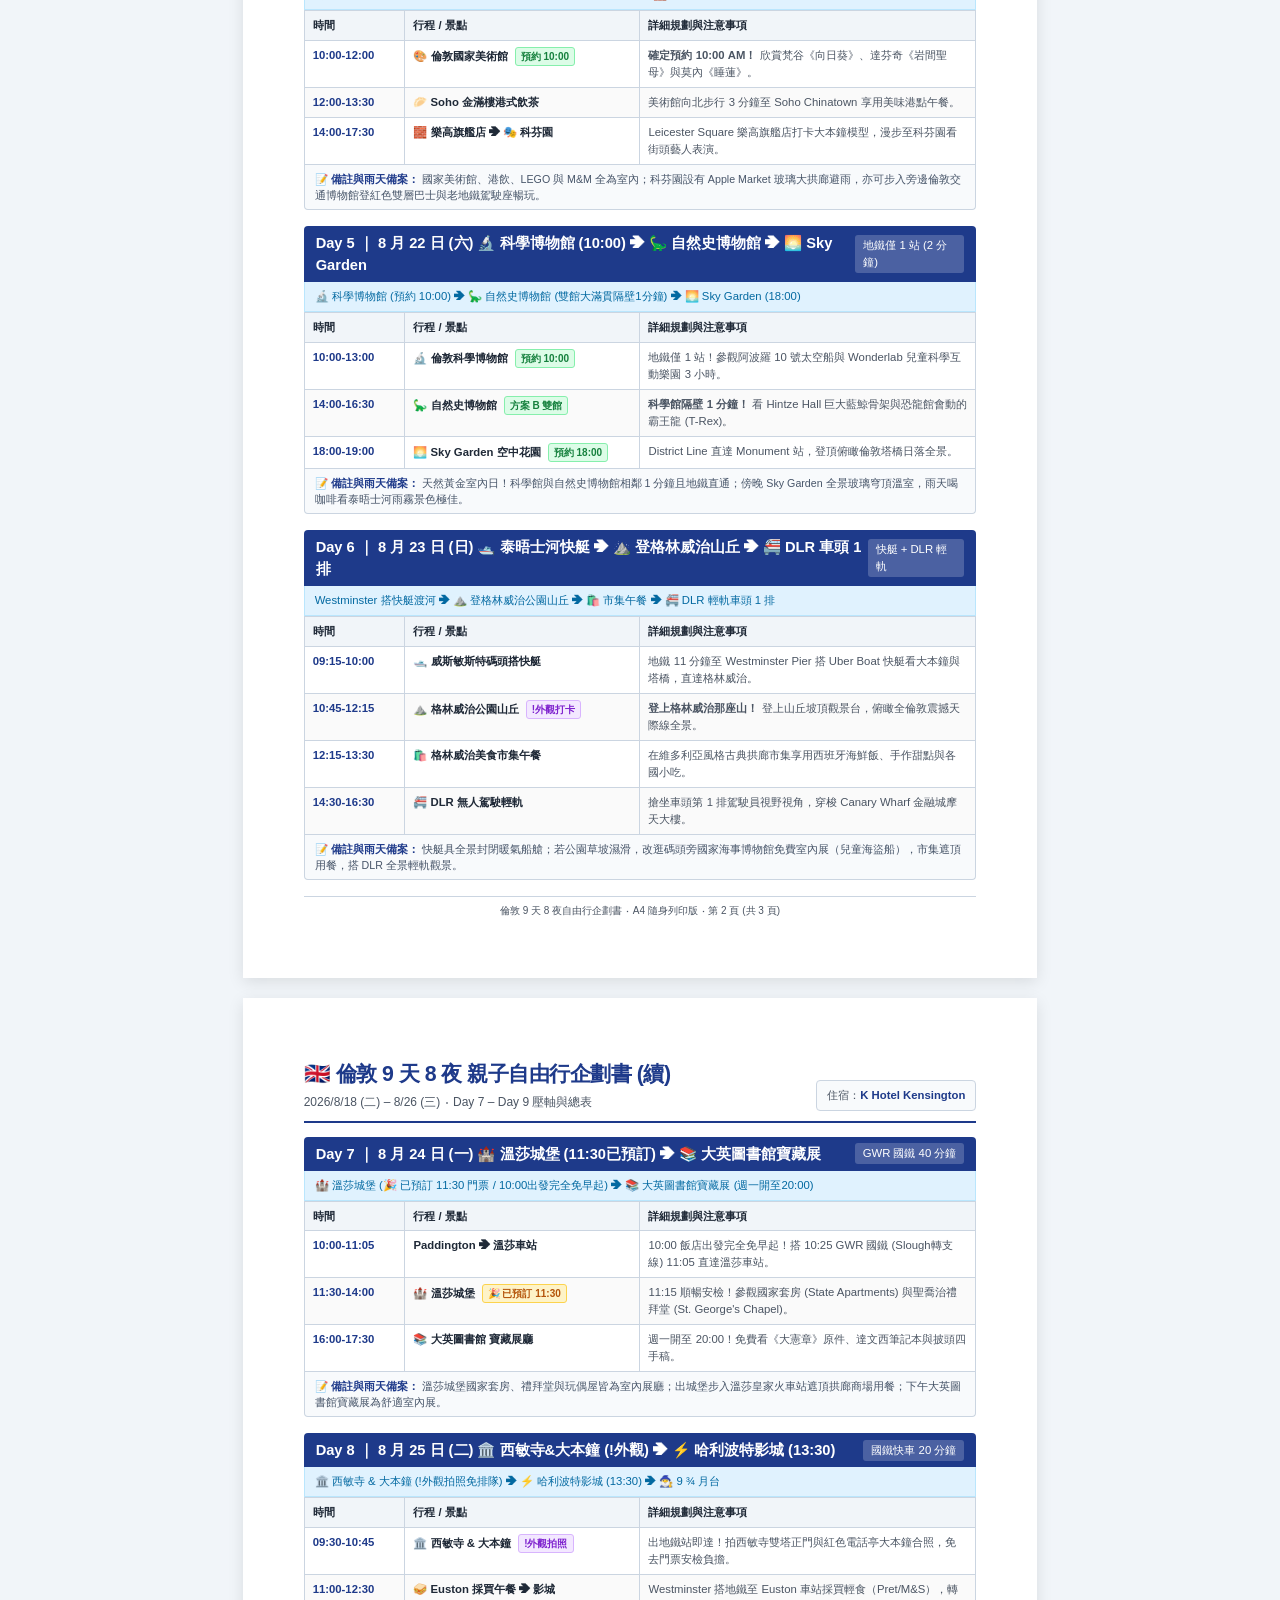
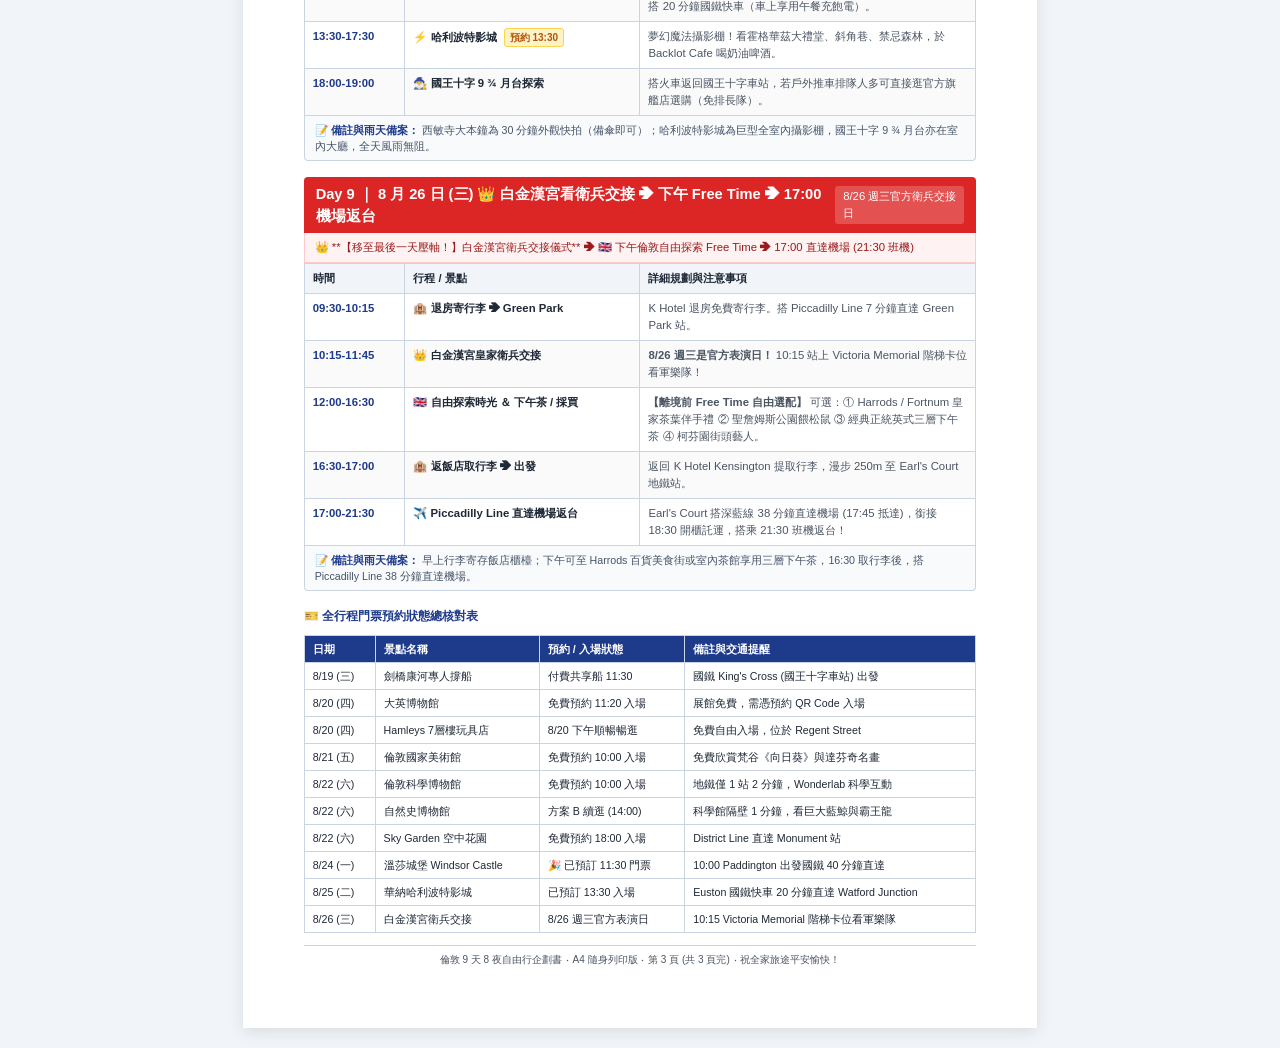
==== commit 0d7baa95: "fix: correct Day 8 transit subway line, add Day 8 Euston lunch card, extend Day 9 afternoon free tim" ====
--- a/a4_printable_itinerary.html
+++ b/a4_printable_itinerary.html
@@ -282,7 +282,128 @@
             border-top: 1px solid var(--border-color);
             padding-top: 6px;
         }
+
+        /* Black & White / Ink-Saver Monochrome Mode (黑白無色/省墨模式) */
+        body.bw-mode {
+            --primary-color: #000000 !important;
+            --secondary-color: #333333 !important;
+            --accent-red: #000000 !important;
+            --accent-green: #000000 !important;
+            --accent-gold: #000000 !important;
+            --text-dark: #000000 !important;
+            --text-muted: #222222 !important;
+            --bg-light: #ffffff !important;
+            --border-color: #000000 !important;
+            background: #ffffff !important;
+        }
+
+        body.bw-mode .a4-page {
+            box-shadow: none !important;
+            border: 1px solid #e2e8f0;
+        }
+
+        body.bw-mode .doc-header {
+            border-bottom: 2px solid #000000 !important;
+        }
+        body.bw-mode .doc-title h1 {
+            color: #000000 !important;
+        }
+        body.bw-mode .doc-meta-box {
+            border: 1.5px solid #000000 !important;
+            background: #ffffff !important;
+            color: #000000 !important;
+        }
+        body.bw-mode .doc-meta-box strong {
+            color: #000000 !important;
+        }
+
+        body.bw-mode .info-card {
+            background: #ffffff !important;
+            border: 1.5px solid #000000 !important;
+            border-left: 4px solid #000000 !important;
+        }
+        body.bw-mode .info-card h4 {
+            color: #000000 !important;
+            font-weight: 800 !important;
+        }
+
+        body.bw-mode .day-header {
+            background: #ffffff !important;
+            color: #000000 !important;
+            border: 2px solid #000000 !important;
+            border-bottom: 2px solid #000000 !important;
+        }
+        body.bw-mode .day-header h3 {
+            color: #000000 !important;
+        }
+        body.bw-mode .day-header span {
+            background: #ffffff !important;
+            color: #000000 !important;
+            border: 1px solid #000000 !important;
+            font-weight: 700 !important;
+        }
+
+        body.bw-mode .day-summary-stripe {
+            background: #ffffff !important;
+            border: 1.5px solid #000000 !important;
+            border-top: none !important;
+            color: #000000 !important;
+            font-weight: 700 !important;
+        }
+
+        body.bw-mode .timeline-table {
+            border: 1.5px solid #000000 !important;
+            border-top: none !important;
+        }
+        body.bw-mode .timeline-table th {
+            background: #f3f4f6 !important;
+            color: #000000 !important;
+            border: 1px solid #000000 !important;
+            font-weight: 800 !important;
+        }
+        body.bw-mode .timeline-table td {
+            border: 1px solid #000000 !important;
+            color: #000000 !important;
+        }
+        body.bw-mode .timeline-table tr:nth-child(even) {
+            background: #ffffff !important;
+        }
+        body.bw-mode .col-time {
+            color: #000000 !important;
+        }
+        body.bw-mode .col-spot {
+            color: #000000 !important;
+        }
+        body.bw-mode .col-detail {
+            color: #000000 !important;
+        }
+        body.bw-mode .badge-ticket {
+            background: #ffffff !important;
+            color: #000000 !important;
+            border: 1px solid #000000 !important;
+        }
+        body.bw-mode .day-note {
+            background: #ffffff !important;
+            border: 1.5px solid #000000 !important;
+            border-top: none !important;
+            color: #000000 !important;
+        }
+        body.bw-mode .footer-note {
+            border-top: 1px dashed #000000 !important;
+            color: #444444 !important;
+        }
     </style>
+    <script>
+        function toggleBWMode() {
+            document.body.classList.toggle('bw-mode');
+            const btn = document.getElementById('btn-toggle-bw');
+            if (document.body.classList.contains('bw-mode')) {
+                if (btn) btn.innerHTML = '🎨 切換為彩色版';
+            } else {
+                if (btn) btn.innerHTML = '⬛ 切換為黑白無色版';
+            }
+        }
+    </script>
 </head>
 <body>
 
@@ -640,9 +761,14 @@
                         <td class="col-detail">出地鐵站即達！拍西敏寺雙塔正門與紅色電話亭大本鐘合照，免去門票安檢負擔。</td>
                     </tr>
                     <tr>
+                        <td class="col-time">11:00-12:30</td>
+                        <td class="col-spot">🥪 Euston 採買午餐 ➔ 影城</td>
+                        <td class="col-detail">Westminster 搭地鐵至 Euston 車站採買輕食（Pret/M&S），轉搭 20 分鐘國鐵快車（車上享用午餐充飽電）。</td>
+                    </tr>
+                    <tr>
                         <td class="col-time">13:30-17:30</td>
                         <td class="col-spot">⚡ 哈利波特影城 <span class="badge-ticket badge-booked">預約 13:30</span></td>
-                        <td class="col-detail">Euston 國鐵快車 20 分鐘至 Watford Junction 轉免費接駁車。看霍格華茲大禮堂與斜角巷。</td>
+                        <td class="col-detail">夢幻魔法攝影棚！看霍格華茲大禮堂、斜角巷、禁忌森林，於 Backlot Cafe 喝奶油啤酒。</td>
                     </tr>
                     <tr>
                         <td class="col-time">18:00-19:00</td>
@@ -659,11 +785,11 @@
         <!-- DAY 9 -->
         <div class="day-box">
             <div class="day-header" style="background: var(--accent-red);">
-                <h3>Day 9 ｜ 8 月 26 日 (三) 👑 白金漢宮看衛兵交接 ➔ 直達機場返台 (離境壓軸!)</h3>
+                <h3>Day 9 ｜ 8 月 26 日 (三) 👑 白金漢宮看衛兵交接 ➔ 下午 Free Time ➔ 17:00 機場返台</h3>
                 <span>8/26 週三官方衛兵交接日</span>
             </div>
             <div class="day-summary-stripe" style="background: #fef2f2; border-color: #fecaca; color: #991b1b;">
-                👑 **【移至最後一天壓軸！】白金漢宮衛兵交接儀式** ➔ 綠園松鼠 ➔ 15:30 直達機場 (21:30 班機)
+                👑 **【移至最後一天壓軸！】白金漢宮衛兵交接儀式** ➔ 🇬🇧 下午倫敦自由探索 Free Time ➔ 17:00 直達機場 (21:30 班機)
             </div>
             <table class="timeline-table">
                 <thead>
@@ -681,19 +807,24 @@
                         <td class="col-detail"><strong>8/26 週三是官方表演日！</strong> 10:15 站上 Victoria Memorial 階梯卡位看軍樂隊！</td>
                     </tr>
                     <tr>
-                        <td class="col-time">12:00-14:30</td>
-                        <td class="col-spot">🌳 綠園看小松鼠 ＆ 午餐</td>
-                        <td class="col-detail">綠園散步看小松鼠，享用英式午餐，14:30 返飯店取行李。</td>
-                    </tr>
-                    <tr>
-                        <td class="col-time">15:30-21:30</td>
-                        <td class="col-spot">✈️ 直達希斯洛機場 (LHR) 返台</td>
-                        <td class="col-detail">Earl's Court 搭 Piccadilly Line 38 分鐘直達機場，離 21:30 班機有 5.5h 超充裕！</td>
+                        <td class="col-time">12:00-16:30</td>
+                        <td class="col-spot">🇬🇧 自由探索時光 ＆ 下午茶 / 採買</td>
+                        <td class="col-detail"><strong>【離境前 Free Time 自由選配】</strong> 可選：① Harrods / Fortnum 皇家茶葉伴手禮 ② 聖詹姆斯公園餵松鼠 ③ 經典正統英式三層下午茶 ④ 柯芬園街頭藝人。</td>
+                    </tr>
+                    <tr>
+                        <td class="col-time">16:30-17:00</td>
+                        <td class="col-spot">🏨 返飯店取行李 ➔ 出發</td>
+                        <td class="col-detail">返回 K Hotel Kensington 提取行李，漫步 250m 至 Earl's Court 地鐵站。</td>
+                    </tr>
+                    <tr>
+                        <td class="col-time">17:00-21:30</td>
+                        <td class="col-spot">✈️ Piccadilly Line 直達機場返台</td>
+                        <td class="col-detail">Earl's Court 搭深藍線 38 分鐘直達機場 (17:45 抵達)，銜接 18:30 開櫃託運，搭乘 21:30 班機返台！</td>
                     </tr>
                 </tbody>
             </table>
             <div class="day-note">
-                <strong>📝 備註與雨天備案：</strong> 早上行李寄存飯店櫃檯；若大雨衛兵交接縮編，改參觀白金漢宮旁皇家馬廄看金馬車或 Harrods 百貨美食街，下午 Piccadilly Line 38 分鐘直達機場。
+                <strong>📝 備註與雨天備案：</strong> 早上行李寄存飯店櫃檯；下午可至 Harrods 百貨美食街或室內茶館享用三層下午茶，16:30 取行李後，搭 Piccadilly Line 38 分鐘直達機場。
             </div>
         </div>
 
@@ -704,7 +835,7 @@
                 <tr><th>日期</th><th>景點名稱</th><th>預約 / 入場狀態</th><th>備註與交通提醒</th></tr>
             </thead>
             <tbody>
-                <tr><td>8/19 (三)</td><td>劍橋康河專人撐船</td><td>付費共享船 13:30</td><td>國鐵 Paddington / King's Cross 車站出發</td></tr>
+                <tr><td>8/19 (三)</td><td>劍橋康河專人撐船</td><td>付費共享船 11:30</td><td>國鐵 King's Cross (國王十字車站) 出發</td></tr>
                 <tr><td>8/20 (四)</td><td>大英博物館</td><td>免費預約 11:20 入場</td><td>展館免費，需憑預約 QR Code 入場</td></tr>
                 <tr><td>8/20 (四)</td><td>Hamleys 7層樓玩具店</td><td>8/20 下午順暢暢逛</td><td>免費自由入場，位於 Regent Street</td></tr>
                 <tr><td>8/21 (五)</td><td>倫敦國家美術館</td><td>免費預約 10:00 入場</td><td>免費欣賞梵谷《向日葵》與達芬奇名畫</td></tr>
